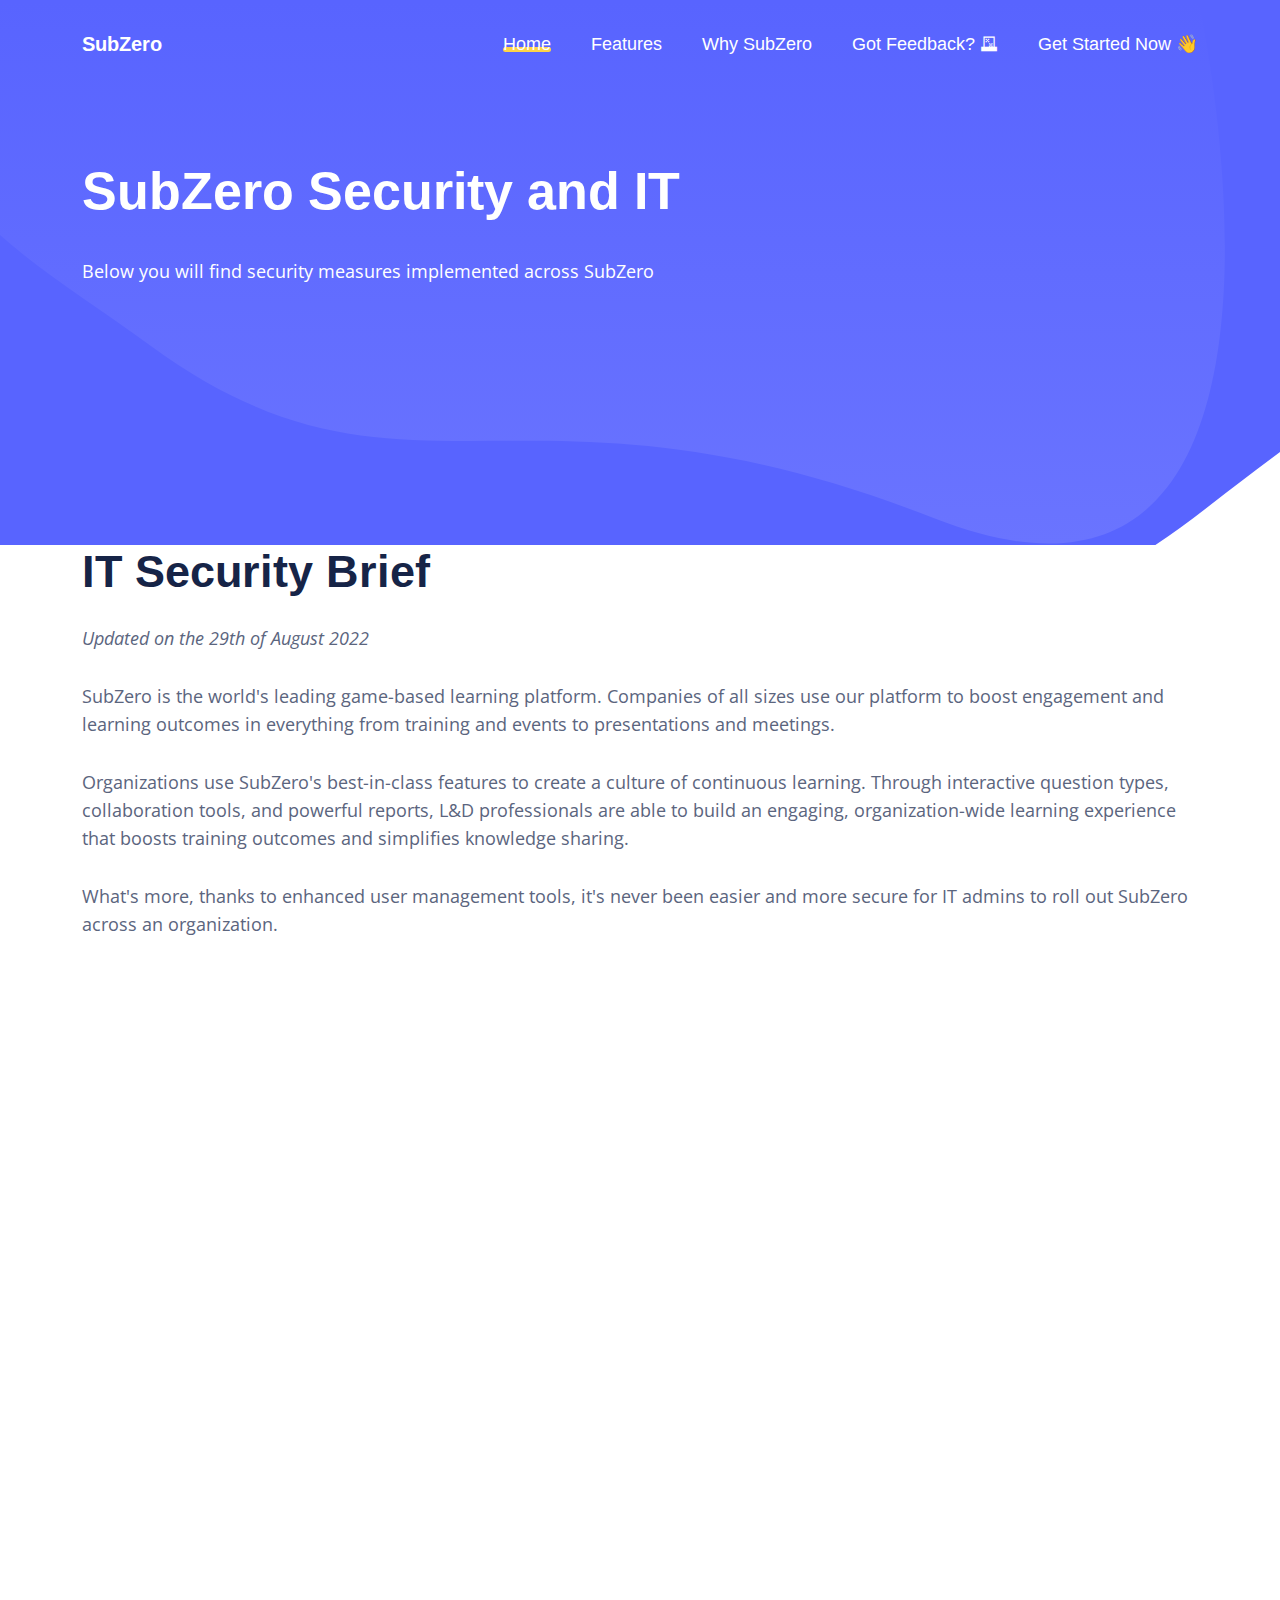
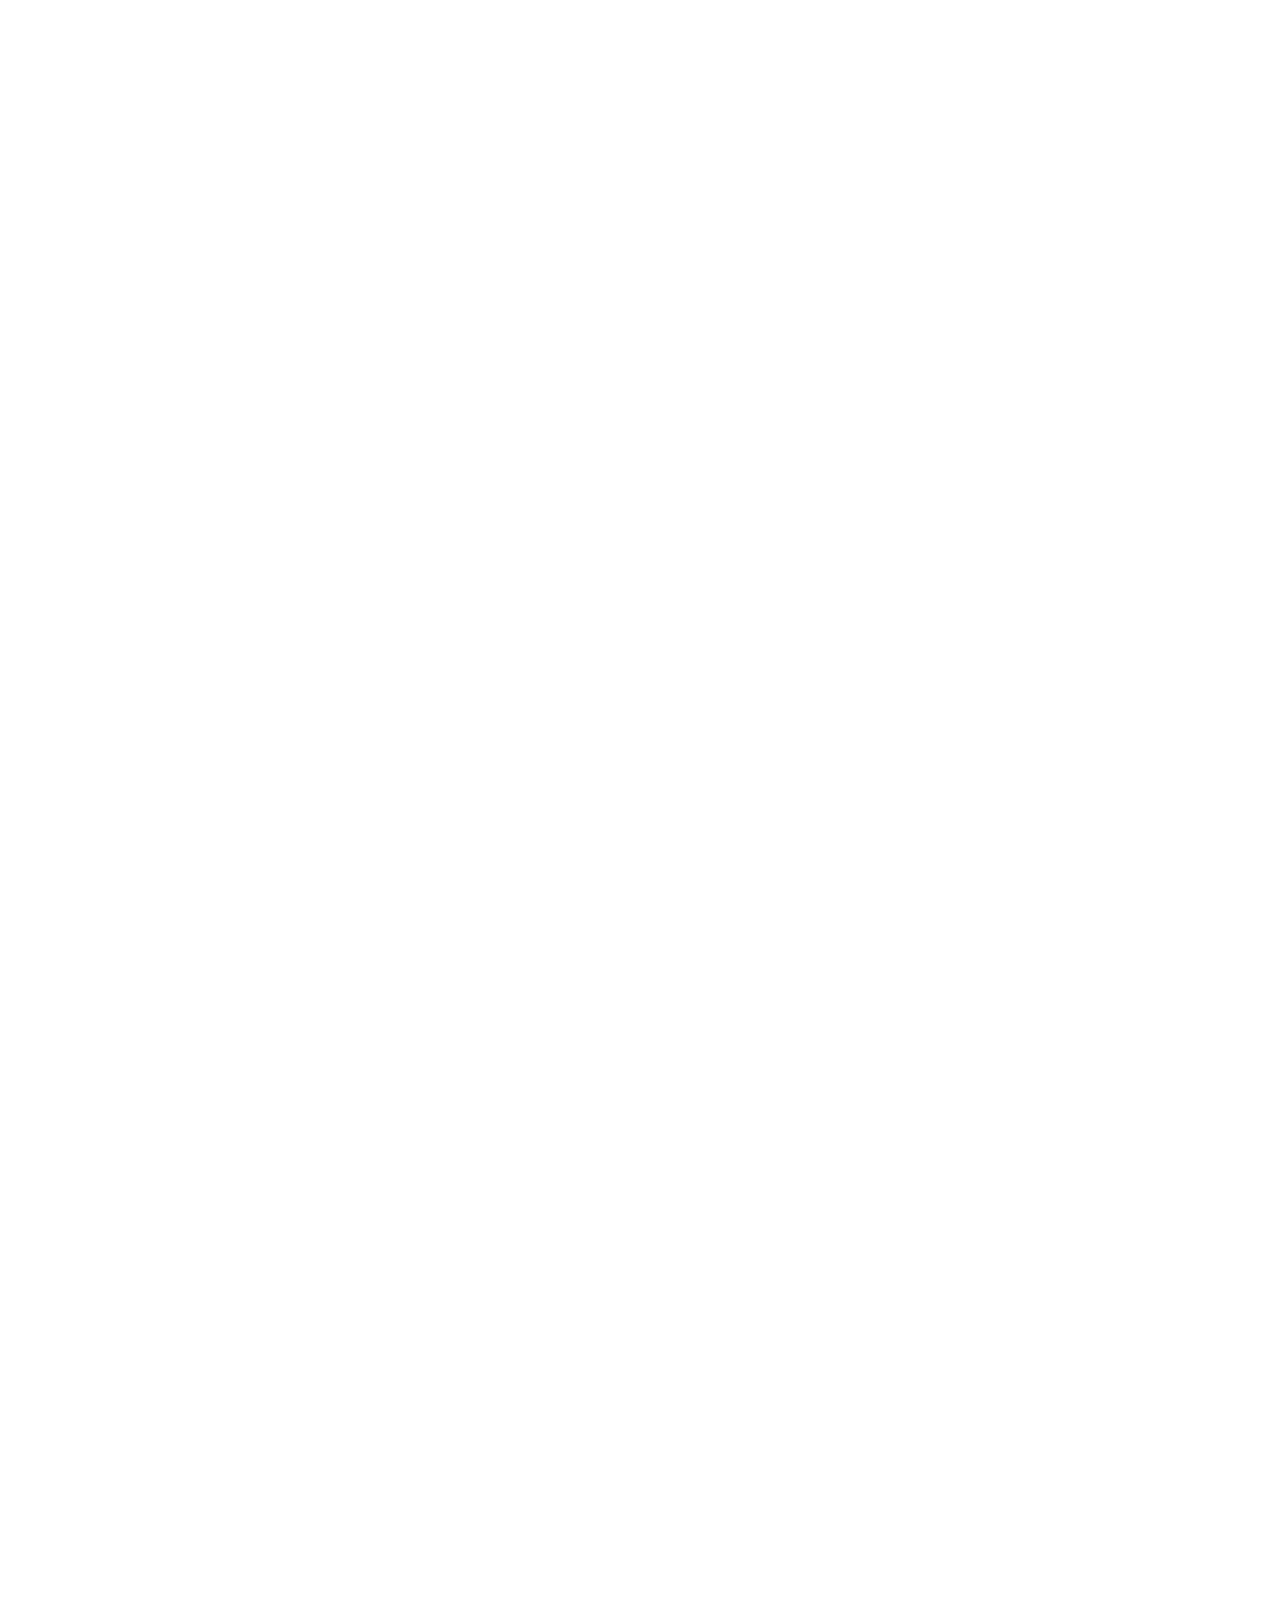
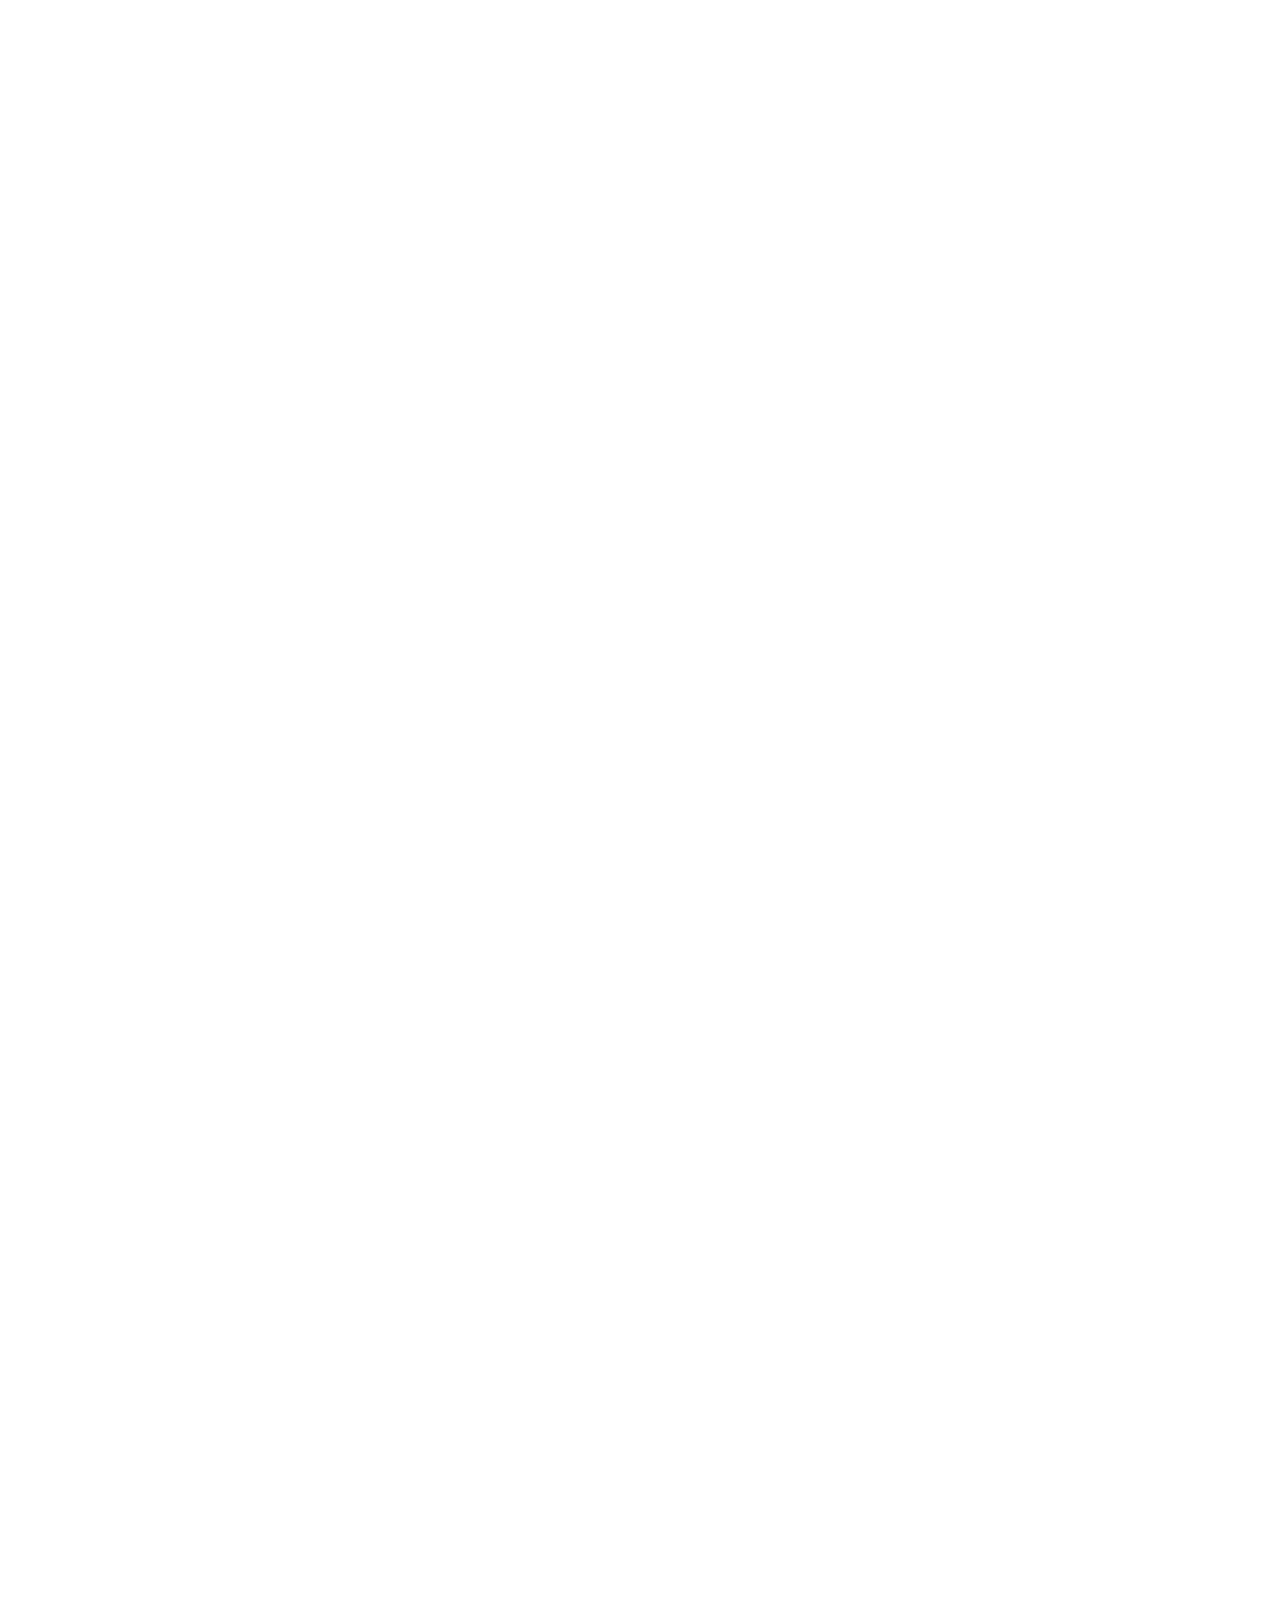
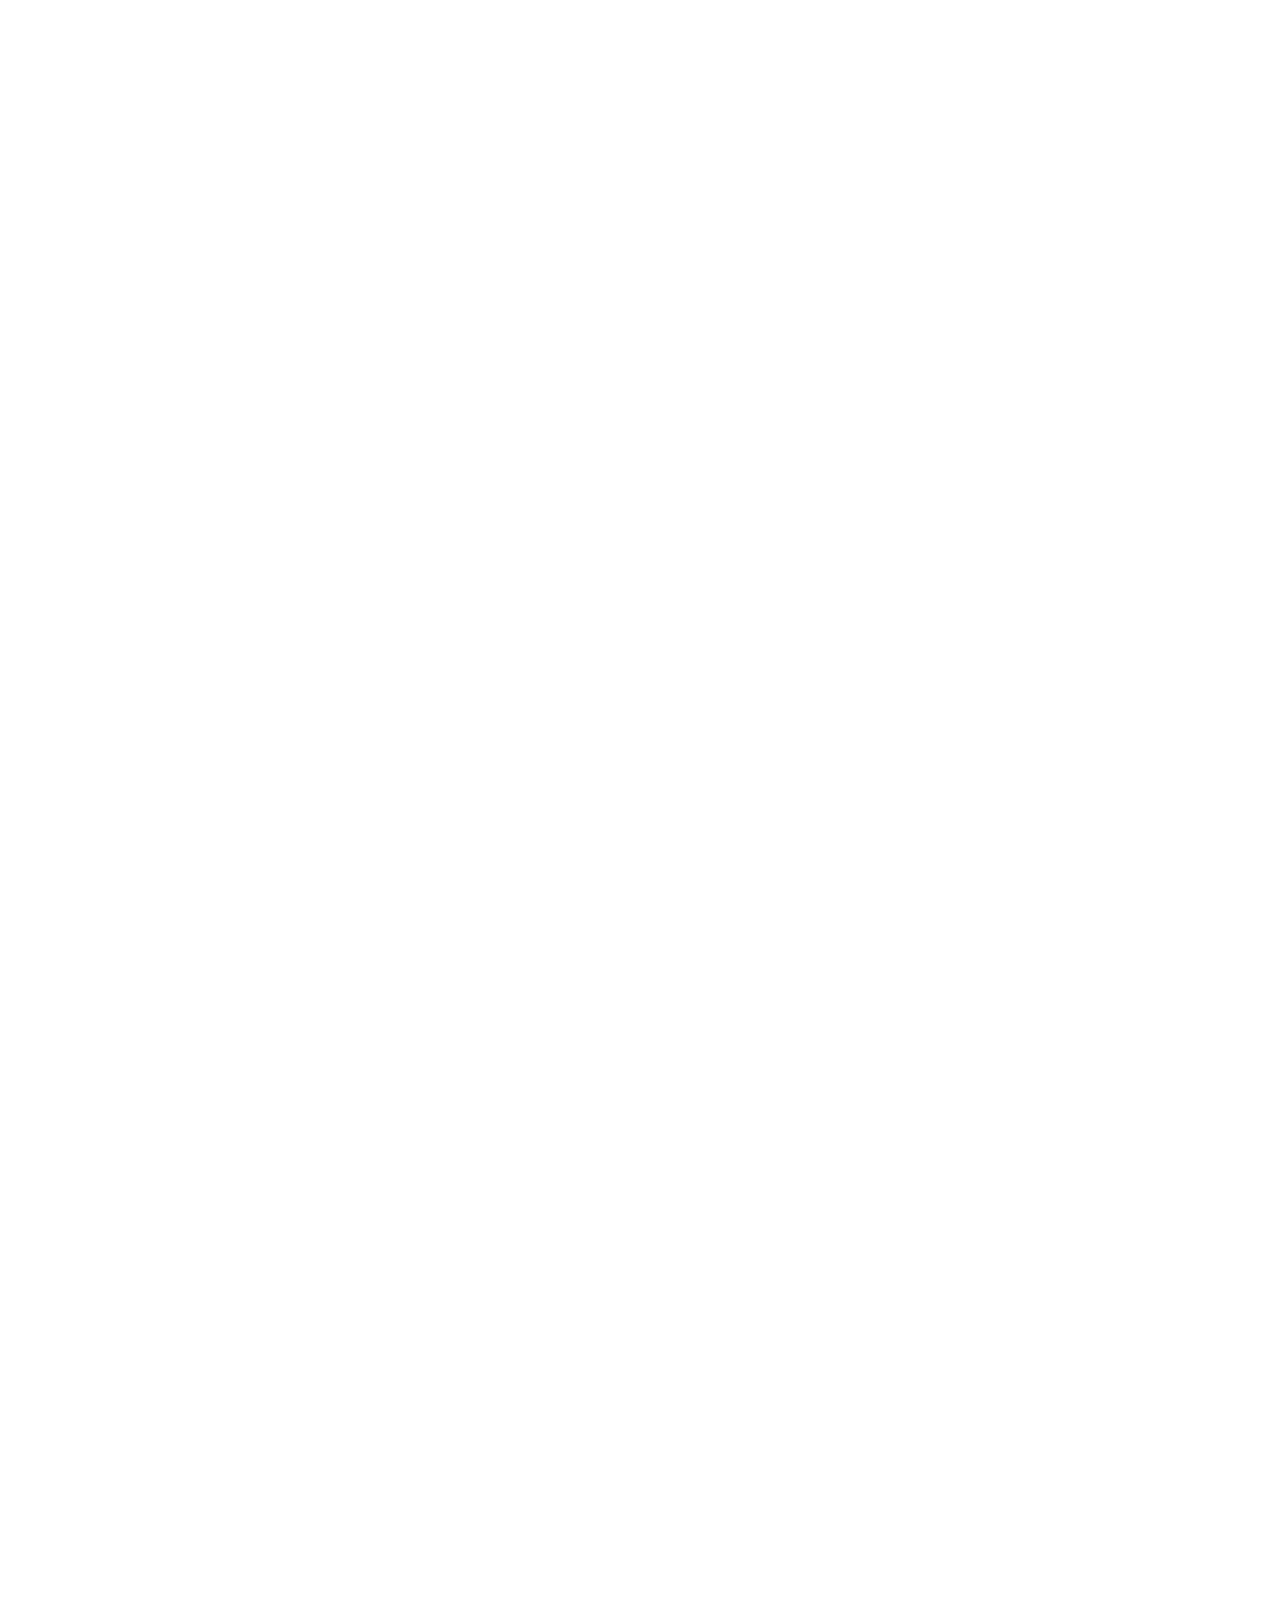
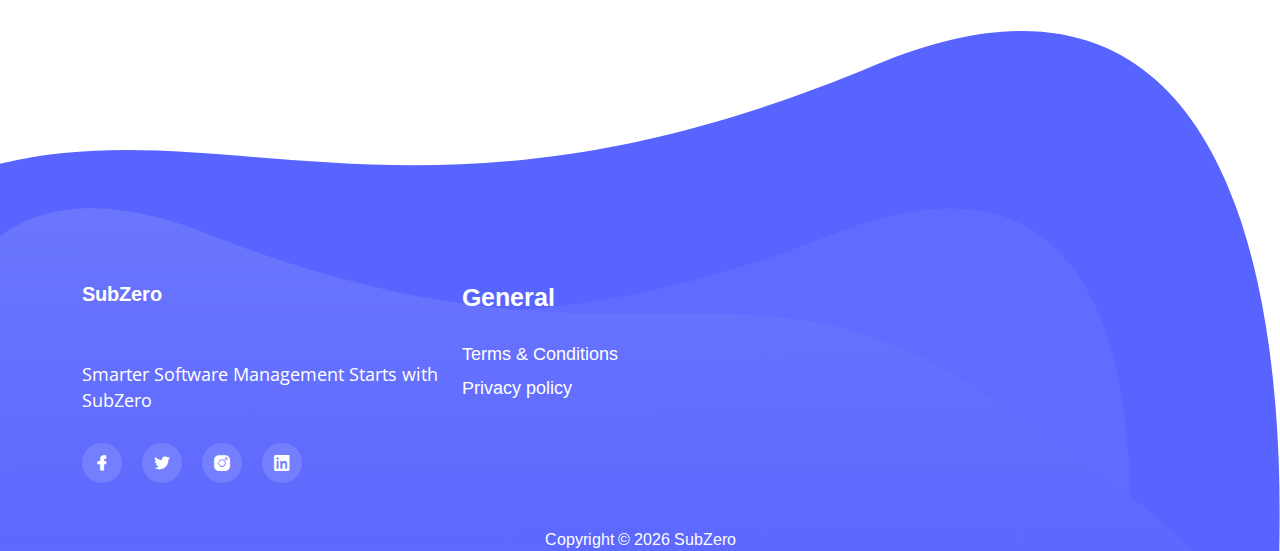
==== security.html @ c92a8909 "security-first-draft" ====
<!DOCTYPE html>
<html class="no-js" lang="">
  <head>
    <meta charset="utf-8" />
    <meta http-equiv="x-ua-compatible" content="ie=edge" />
    <title>SubZero - Software Access Management for Teams</title>
    <meta
      name="Description"
      content="Ensure 100% transparency and utilization of all your company software subscriptions with SubZero. SubZero fits organizations of all sizes that utilize software and subscriptions to satisfy their business needs. SaaS management tool"
    />
    <meta name="viewport" content="width=device-width, initial-scale=1" />
    <meta name="slack-app-id" content="A036DQ4RWKZ"/> 
    <meta property="og:image" content="assets/img/index/illustrations/dashboard_cropped.jpg"/>
    <meta property="og:type" content="website" />
    <meta property="og:url" content="https://subzero-company.com/security"/>
    <meta property="og:title" content="SubZero - Software Access Management for Teams" />
    <meta property="og:description" content="Pay for the software your employees actually use"/>
    <link
      rel="shortcut icon"
      type="image/x-icon"
      href="assets/img/index/favicon.png"
    />
    <!-- Place favicon.ico in the root directory -->

    <!-- ======== CSS here ======== -->
    <link rel="stylesheet" href="assets/css/index/bootstrap.min.css" />
    <link rel="stylesheet" href="assets/css/index/lineicons.css" />
    <link rel="stylesheet" href="assets/css/index/animate.css" />
    <link rel="stylesheet" href="assets/css/index/main.css" />
  </head>
  <body>
    <!-- ======== preloader start ======== -->
    <div class="preloader">
      <div class="loader">
        <div class="spinner">
          <div class="spinner-container">
            <div class="spinner-rotator">
              <div class="spinner-left">
                <div class="spinner-circle"></div>
              </div>
              <div class="spinner-right">
                <div class="spinner-circle"></div>
              </div>
            </div>
          </div>
        </div>
      </div>
    </div>
    <!-- preloader end -->

    <!-- ======== header start ======== -->
    <header class="header">
      <div class="navbar-area">
        <div class="container">
          <div class="row align-items-center">
            <div class="col-lg-12">
              <nav class="navbar navbar-expand-lg">
                <a href="https://subzero-company.com/"><h3 class="navbar-brand" style="color: white">SubZero</h3></a>
                <!-- <a class="navbar-brand" href="index.html">
                  <img src="assets/img/index/logo/logo.svg" alt="Logo" />
                </a> -->
                <button
                  class="navbar-toggler"
                  type="button"
                  data-bs-toggle="collapse"
                  data-bs-target="#navbarSupportedContent"
                  aria-controls="navbarSupportedContent"
                  aria-expanded="false"
                  aria-label="Toggle navigation"
                >
                  <span class="toggler-icon"></span>
                  <span class="toggler-icon"></span>
                  <span class="toggler-icon"></span>
                </button>

                <div
                  class="collapse navbar-collapse sub-menu-bar"
                  id="navbarSupportedContent"
                >
                  <ul id="nav" class="navbar-nav ms-auto">
                    <li class="nav-item">
                      <a class="page-scroll active" href="#home">Home</a>
                    </li>
                    <li class="nav-item">
                      <a class="page-scroll" href="#features">Features</a>
                    </li>
                    <!-- <li class="nav-item">
                      <a class="page-scroll" href="#blog">Blog</a>
                    </li> -->
                    <li class="nav-item">
                      <a class="page-scroll" href="#why">Why SubZero</a>
                    </li>
                    
                    <!-- <li class="nav-item">
                      <a href="javascript:void(0)">Pricing</a>
                    </li> -->
                    <li class="nav-item">
                      <a href="https://subzero.canny.io/feature-requests">
                        Got Feedback? &#128499;
                      </a>
                    </li>
                    

                    <li class="nav-item">
                      <a href="https://app.SubZero-company.com/"
                        >Get Started Now &#128075;</a
                      >
                    </li>
                  </ul>
                </div>
                <!-- navbar collapse -->
              </nav>
              <!-- navbar -->
            </div>
          </div>
          <!-- row -->
        </div>
        <!-- container -->
      </div>
      <!-- navbar area -->
    </header>
    <!-- ======== header end ======== -->

    <!-- ======== hero-section start ======== -->
    <section id="home" class="hero-section" padding-top="-30px">
      <div class="container pb-10">
        <div class="row position-relative">
          <div class="">
            <div class="hero-content">
              <h1 class="wow fadeInUp" data-wow-delay=".4s">
                SubZero Security and IT
              </h1>
              <div class="wow fadeInUp" data-wow-delay=".6s">
                <p>
                 Below you will find security measures implemented across SubZero
                </p>
              </div>
            </div>
          </div>
        </div>
      </div>
    </section>
    <!-- ======== hero-section end ======== -->

    <!-- ======== IT-security-brief-section start ======== -->
    <section id="ITsecurity" class="about-section">
      <div class="container">
        <div class="row align-items-center">
          <div class="">
            <div class="about-content">
              <div class="section-title mb-30">
                <h1 class="mb-25 wow fadeInUp" data-wow-delay=".2s">
                  IT Security Brief
                </h1>
                <div class="section-title mb-30">
                  <p class="wow fadeInUp" data-wow-delay=".4s">
                  <i>Updated on the 29th of August 2022</i>
                  </p>
                </div>
                <div class="section-title mb-30">
                  <p class="wow fadeInUp" data-wow-delay=".4s">
                  SubZero is the world's leading game-based learning platform. 
                  Companies of all sizes use our platform to boost engagement and learning outcomes 
                  in everything from training and events to presentations and meetings.
                  </p>
                </div>
                <div class="section-title mb-30">
                  <p class="wow fadeInUp" data-wow-delay=".4s">
                    Organizations use SubZero's best-in-class features to create a 
                    culture of continuous learning. Through interactive question types, collaboration tools, 
                    and powerful reports, L&D professionals are able to build an engaging, 
                    organization-wide learning experience that boosts training outcomes and simplifies knowledge sharing.
                  </p>
                </div>
                <div class="section-title mb-30">
                  <p class="wow fadeInUp" data-wow-delay=".4s">
                    What's more, thanks to enhanced user management tools, 
                    it's never been easier and more secure for IT admins to roll out SubZero across an organization.
                  </p>
                </div>
              </div>
              <div class="section-title mb-30">
                <h2 class="mb-25 wow fadeInUp" data-wow-delay=".2s" border-top="5px;">
                  Security for enterprises
                </h2>
                <div class="section-title mb-30">
                  <p class="wow fadeInUp" data-wow-delay=".4s">
                    SubZero uses end-to-end, industry-standard encryption in transit to end-users 
                    and internally between data centers and internal/external services. Data is always encrypted at rest.
                  </p>
                </div>
                <div class="section-title mb-30">
                  <p class="wow fadeInUp" data-wow-delay=".4s">
                    We use multiple backup strategies for various parts of the platform. Backups are always 
                    encrypted and stored at a different site. Backups are kept for up to six months.
                  </p>
                </div>
                <div class="section-title mb-30">
                  <p class="wow fadeInUp" data-wow-delay=".4s">
                    Our public certificates are obtained from an acknowledged certification authority, and we 
                    support TLS 1.2 or higher. What's more, the SubZero platform is SOC2 Type 2 compliant and 
                    ISO 27001 certified. We also run continuous penetration tests with an external party. A yearly 
                    report is available for enterprise customers.
                  </p>
                </div>
                <div class="section-title mb-30">
                  <p class="wow fadeInUp" data-wow-delay=".4s">
                    You do not need to download anything to use SubZero, as it is a stand-alone website with no inbound connections. 
                    No installs, plugins, and integrations with internal systems are required to use SubZero. 
                    Optional integrations with Microsoft Teams and Zoom are available.
                  </p>
                </div>
                <div class="section-title mb-30">
                  <p class="wow fadeInUp" data-wow-delay=".4s">
                    The SubZero platform is accessed from kahoot.com, while participants with no account can join games at kahoot.it. 
                    For an enhanced user experience, we recommend downloading the SubZero app on iOS or Android.
                  </p>
                </div>
                <div class="section-title mb-30">
                  <p class="wow fadeInUp" data-wow-delay=".4s">
                    oot! follows a number of policies to implement a safe and secure experience for users of all ages and to comply 
                    with relevant rules and regulations. Policies are reviewed on an annual basis to ensure they are kept up to date, 
                    and changes are approved by senior management.
                  </p>
                </div>
              </div>
            </div>
          </div>
        </div>
      </div>
    </section>
    <!-- ======== IT-security-brief-section end ======== -->

    <!-- ======== User-management-section start ======== -->
    <section id="about" class="about-section">
      <div class="container">
        <div class="row align-items-center">
          <div class="">
            <div class="about-content">
              <div class="section-title mb-30">
                <h1 class="mb-25 wow fadeInUp" data-wow-delay=".2s" border-top="5px;">
                  User management
                </h1>
                <div class="section-title mb-30">
                  <p class="wow fadeInUp" data-wow-delay=".4s">
                  <i>Updated on the 29th of August 2022</i>
                  </p>
                </div>
                <div class="section-title mb-30">
                  <p class="wow fadeInUp" data-wow-delay=".4s">
                    Enjoy seamless user management and enhanced security with single sign-on (SSO). 
                    Our SSO supports SAML 2.0 and OpenID Connect 2.0 SSO and is available with SubZero 360 enterprise plans. 
                    We currently support Google, Apple, and Microsoft. For enterprise customers, we also support federated logins. 
                    We are happy to provide you with further documentation on setting up SSO with SubZero.
                  </p>
                </div>
                <div class="section-title mb-30">
                  <p class="wow fadeInUp" data-wow-delay=".4s">
                    You can also set levels of access with four user roles, which help to simplify and streamline using SubZero at scale. 
                    Here's an overview of the varying levels of access each user role enjoys in an organization's shared space:
                  </p>
                </div>
                <div class="section-title mb-30">
                  <p class="wow fadeInUp" data-wow-delay=".4s">
                    Owner: The owner has the highest level of access. Only they can access and manage billing matters; add more licenses; 
                    assign admin privileges; view and download invoices; and upgrade, downgrade, or cancel a subscription.
                  </p>
                </div>
                <div class="section-title mb-30">
                  <p class="wow fadeInUp" data-wow-delay=".4s">
                    Admin: An admin can access all features and functionality, except for permissions reserved for the owner. 
                    They can invite and remove members from the team (based on the number of licenses set by the owner), 
                    set user roles; create and edit org groups; change the team's name and logo; and access any kahoot in the shared team space.
                  </p>
                </div>
                <div class="section-title mb-30">
                  <p class="wow fadeInUp" data-wow-delay=".4s">
                    Member: This is the default role during onboarding. Members can access every section of the platform, but they cannot extend 
                    invitations or purchase licenses. They can edit org groups; host, assign, and edit any kahoot in the shared team space; 
                    and view advanced visual reports.
                  </p>
                </div>
                <div class="section-title mb-30">
                  <p class="wow fadeInUp" data-wow-delay=".4s">
                    Limited member: A limited member does not have access to all the organization's kahoots or shared space. 
                    They can be invited to org groups and have their own folder within the shared space. 
                    They can host, assign, and edit kahoots shared with them but can only see reports of their own kahoots.
                  </p>
                </div>
              </div>
            </div>
          </div>
        </div>
      </div>
    </section>
    <!-- ======== User-management-section end ======== -->


    <!-- ======== security-measures-section start ======== -->
    <section id="about" class="about-section">
      <div class="container">
        <div class="row align-items-center">
          <div class="">
            <div class="about-content">
              <div class="section-title mb-30">
                <h1 class="mb-25 wow fadeInUp" data-wow-delay=".2s">
                  Security Measures
                </h1>
                <div class="section-title mb-30">
                  <p class="wow fadeInUp" data-wow-delay=".4s">
                  <i>Updated on the 29th of August 2022</i>
                  </p>
                </div>
                <div class="section-title mb-30">
                  <p class="wow fadeInUp" data-wow-delay=".4s">
                    SubZero recognizes Customer information and data as the most critical aspect and 
                    important success factor in our business.  Having our Customers trust in our handling 
                    of their data is crucial to drive SubZero forward as the leading learning platform vendor.
                  </p>
                </div>
                <div class="section-title mb-30">
                  <p class="wow fadeInUp" data-wow-delay=".4s">
                    To ensure the data is secure we at SubZero have implemented a set of safeguards and processes 
                    covering all parts of the data journey. In addition, with new features and opportunities in our 
                    learning platform continuously being added, we are driven by clear policies, principles and 
                    procedures to ensure data stays secure.  
                  </p>
                </div>
              </div>
              <div class="section-title mb-30">
                <h2 class="mb-25 wow fadeInUp" data-wow-delay=".2s" border-top="5px;">
                  Security Controls
                </h2>
                <div class="section-title mb-30">
                  <p class="wow fadeInUp" data-wow-delay=".4s">
                    SubZero have implemented and maintains the following security controls for customer and user data, 
                    consistent with globally cloud service provider industry best practices, including:
                  </p>
                </div>
                <div class="section-title mb-30">
                  <p class="wow fadeInUp" data-wow-delay=".4s">
                    Controls, Policies & Procedures.  Appropriate technical and administrative controls, 
                    and organizational policies and procedures.
                  </p>
                </div>
                <div class="section-title mb-30">
                  <p class="wow fadeInUp" data-wow-delay=".4s">
                    Named person in the role as a dedicated Chief information security officer (CISO) 
                    with focus on security in all areas of the SubZero business.
                  </p>
                </div>
                <div class="section-title mb-30">
                  <p class="wow fadeInUp" data-wow-delay=".4s">
                    Access Authorization.  Access controls for provisioning users, which shall include 
                    providing Customers mechanism to view Customer users and their access privileges for licensed users.
                  </p>
                </div>
                <div class="section-title mb-30">
                  <p class="wow fadeInUp" data-wow-delay=".4s">
                    Logging.  System and application logging where technically possible. SubZero retains 
                    logs for a maximum one (1) month, verify such logs periodically for completeness.
                  </p>
                </div>
                <div class="section-title mb-30">
                  <p class="wow fadeInUp" data-wow-delay=".4s">
                    Malicious code and/or software. Malware prevention software (e.g. antivirus) is implemented on infrastructure 
                    where applicable.  Using SubZero does not demand any Customer hardware installment.  
                    Users can choose to install App on mobile devices.
                  </p>
                </div>
                <div class="section-title mb-30">
                  <p class="wow fadeInUp" data-wow-delay=".4s">
                    System Security. System and IT security controls at SubZero follows industry best practices, including: 
                    <br>(i) A high-level diagram, which will be provided to Customers upon request; 
                    <br>(ii) SubZero use a mix of industry standard cloud and software firewalls to dynamically limit external and 
                    internal traffic between our services; 
                    <br>(iii) A program for evaluating security patches and implementing patches using a formal change process within defined time limits; 
                    <br>(iv) SubZero Runs continuous penetration testing by an independent third party, with a detailed written report issued annually by 
                    such third party and provided to Customers upon request; 
                    <br>(v) Documentation of identified vulnerabilities ranked based on risk severity, and corrective action according to such rank.
                  </p>
                </div>
                <div class="section-title mb-30">
                  <p class="wow fadeInUp" data-wow-delay=".4s">
                    Asset Management.  An asset management policy is kept current, including asset classification (e.g., information, software, hardware).
                  </p>
                </div>
                <div class="section-title mb-30">
                  <p class="wow fadeInUp" data-wow-delay=".4s">
                    SubZero runs regularly cross company Risk Assessments to ensure potential risks are identified and managed.
                  </p>
                </div>
                <div class="section-title mb-30">
                  <p class="wow fadeInUp" data-wow-delay=".4s">
                    A Password policy and controls are implemented to protect data, 
                    including complexity requirements and multi factor authentication where available.
                  </p>
                </div>
                <div class="section-title mb-30">
                  <p class="wow fadeInUp" data-wow-delay=".4s">
                    SubZero uses sub-processors to strengthen the scalability. All sub-processors hold the highest level of security and have current 
                    certifications for, among others, ISO27001 and SOC2 Type 2. A list of sub-processors is attached in Annex A.
                  </p>
                </div>
              </div>
              <div class="section-title mb-30">
                <h2 class="mb-25 wow fadeInUp" data-wow-delay=".2s" border-top="5px;">
                  Data Security
                </h2>
                <div class="section-title mb-30">
                  <p class="wow fadeInUp" data-wow-delay=".4s">
                    SubZero have a strong commitment to our Customers and users data. Compliance with the GDPR is a top priority for SubZero and our customers. 
                    The GDPR aims to strengthen personal data protection in Europe, and impacts the way we all do business.  With Cloud, taking advantage of 
                    the global market is important to SubZero, delivering a learning platform to all.  SubZero is diligent with its use of sub-processors, 
                    and never makes transfers outside the Europe/EEA without having appropriate safeguards in place. This may, where required, include additional safety measures.
                  </p>
                </div>
                <div class="section-title mb-30">
                  <p class="wow fadeInUp" data-wow-delay=".4s">
                    SubZero will handle our Customers and Users data securely, and consistent.  To ensure this is a cross company focus, 
                    SubZero employs a dedicated person that is responsible for data protection.  
                  </p>
                </div>
                <div class="section-title mb-30">
                  <p class="wow fadeInUp" data-wow-delay=".4s">
                    Encryption. SubZero have implemented encryption on all Customer and user data.
                  </p>
                </div>
                <div class="section-title mb-30">
                  <p class="wow fadeInUp" data-wow-delay=".4s">
                    At Rest: Customer data only resides in the production environment encrypted 
                    with industry best practices (currently AES-256 or similar).
                  </p>
                </div>
                <div class="section-title mb-30">
                  <p class="wow fadeInUp" data-wow-delay=".4s">
                    In Transit: All network communication uses TLS v1.2 or higher. Qualys’ SSL Labs scored our SSL implementation as “A+” on their SSL Server test.
                  </p>
                </div>
                <div class="section-title mb-30">
                  <p class="wow fadeInUp" data-wow-delay=".4s">
                    Data availability. SubZero runs multiple live data stores for availability
                  </p>
                </div>
                <div class="section-title mb-30">
                  <p class="wow fadeInUp" data-wow-delay=".4s">
                    Backups. SubZero runs continuous backup processes to ensure data and information consistency with highest standards. 
                    Testing of the backups is done regularly.
                  </p>
                </div>
                <div class="section-title mb-30">
                  <p class="wow fadeInUp" data-wow-delay=".4s">
                    Testing. SubZero never uses real Customer data in our development environment.
                  </p>
                </div>
              </div>
              <div class="section-title mb-30">
                <h2 class="mb-25 wow fadeInUp" data-wow-delay=".2s" border-top="5px;">
                  Operational Security
                </h2>
                <div class="section-title mb-30">
                  <p class="wow fadeInUp" data-wow-delay=".4s">
                    Running a service demands high focus on structure, best-practices, and proven methods.  
                    At the same time implement usage of new technologies when and where appropriate. 
                    This demands clear structure and procedures. For this SubZero has implemented, among others, following measures:
                  </p>
                </div>
                <div class="section-title mb-30">
                  <p class="wow fadeInUp" data-wow-delay=".4s">
                    A Business Continuity and Disaster Recovery policy and plans.  These are tested on a regular basis. 
                    The plans include infrastructure and applications used to host Customer Information and provide Services to our Customers. 
                  </p>
                </div>
                <div class="section-title mb-30">
                  <p class="wow fadeInUp" data-wow-delay=".4s">
                    To structure the work done SubZero uses an ISMS.
                  </p>
                </div>
                <div class="section-title mb-30">
                  <p class="wow fadeInUp" data-wow-delay=".4s">
                    The operation is thoroughly monitored with uptime checks, logs, 
                    trends analysis and IDS. Any significant issues are alerted on 24/7.
                  </p>
                </div>
                <div class="section-title mb-30">
                  <p class="wow fadeInUp" data-wow-delay=".4s">
                    SubZero operates a geo redundant platform with no fixed maintenance windows; 
                    The service is expected to be available continuously.
                  </p>
                </div>
              </div>
              <div class="section-title mb-30">
                <h2 class="mb-25 wow fadeInUp" data-wow-delay=".2s" border-top="5px;">
                  People Security
                </h2>
                <div class="section-title mb-30">
                  <p class="wow fadeInUp" data-wow-delay=".4s">
                    To ensure SubZero deliver on Customer expectation on quality, 
                    security, and privacy, SubZero have enforced controls on employee level
                  </p>
                </div>
                <div class="section-title mb-30">
                  <p class="wow fadeInUp" data-wow-delay=".4s">
                    All employees are required to secure their equipment following the 
                    Information security policy, including antivirus, encryption, and MFA. 
                  </p>
                </div>
                <div class="section-title mb-30">
                  <p class="wow fadeInUp" data-wow-delay=".4s">
                    We run background checks and sign confidentiality agreements with all employees according to applicable laws. 
                    We also train them in Information Security and Secure Development Practices.
                  </p>
                </div>
                <div class="section-title mb-30">
                  <p class="wow fadeInUp" data-wow-delay=".4s">
                    For SubZero inclusion, equality, respect and honesty is important in everything we do, 
                    and conduct regular training in our policies, including:
                    <br> Inclusion and Accessibility Policy
                    <br> Anti-bribery & Anti-corruption Policy
                    <br> Anti-Slavery & Anti-Child Labor Policy
                    <br> Gender Equality & Anti-discrimination Policy
                    <br> Whistleblowing policy 
                  </p>
                </div>
                <div class="section-title mb-30">
                  <p class="wow fadeInUp" data-wow-delay=".4s">
                    Systems access control. Employee's level of access is determined by the job position. 
                    Access reviews are performed periodically, and access is immediately removed if no longer necessary. 
                    SubZero enforces the least privilege principle.  
                  </p>
                </div>
              </div>
            </div>
          </div>
        </div>
      </div>
    </section>
    <!-- ======== security-measures-section end ======== -->



    <!-- ======== IT-security-brief-section start ======== -->
    <section id="ITsecurity" class="about-section">
      <div class="container">
        <div class="row align-items-center">
          <div class="">
            <div class="about-content">
              <div class="section-title mb-30">
                <h1 class="mb-25 wow fadeInUp" data-wow-delay=".2s">
                  Hosting Providers
                </h1>
                <div class="section-title mb-30">
                  <p class="wow fadeInUp" data-wow-delay=".4s">
                  <i>Updated on the 29th of August 2022</i>
                  </p>
                </div>
                <div class="section-title mb-30">
                  <p class="wow fadeInUp" data-wow-delay=".4s">
                    SubZero uses hosting providers for some of the operations required to 
                    provide services for our users. For example, we rely on external hosting 
                    providers with servers in multiple regions to provide a seamless 
                    experience for our global community.
                  </p>
                </div>
                <div class="section-title mb-30">
                  <p class="wow fadeInUp" data-wow-delay=".4s">
                    SubZero´s cloud- and hosting services have data centers in the EU, 
                    Canada, Australia and the USA. Personal data processed by Kahoot on 
                    behalf of our customers is processed on servers in the EU and Canada only. 
                    No personal data is hosted by Kahoot on behalf of our customers on data 
                    centers located in Australia or the USA.
                  </p>
                </div>
              <div class="section-title mb-30">
                <div class="order-first order-lg-last">
                  <div class="about-img-2">
                    <img
                      src="assets/img/index/illustrations/architecture.png"
                      alt=""
                      class="w-100"
                      style="border-radius: 5px"
                    />
                  </div>
                </div>
              </div>
            </div>
          </div>
        </div>
      </div>
    </section>
    <!-- ======== IT-security-brief-section end ======== -->



    <!-- ======== footer start ======== -->
    <footer class="footer">
      <div class="container">
        <div class="widget-wrapper">
          <div class="row">
            <div class="col-xl-4 col-lg-4 col-md-6">
              <div class="footer-widget">
                <div class="logo mb-30">
                  <a href="index.html">
                    <h3 class="navbar-brand" style="color: white">SubZero</h3>
                  </a>
                </div>
                <p class="desc mb-30 text-white">
                  Smarter Software Management Starts with SubZero
                </p>
                <ul class="socials">
                  <li>
                    <a>
                      <i class="lni lni-facebook-filled"></i>
                    </a>
                  </li>
                  <li>
                    <a>
                      <i class="lni lni-twitter-filled"></i>
                    </a>
                  </li>
                  <li>
                    <a>
                      <i class="lni lni-instagram-filled"></i>
                    </a>
                  </li>
                  <li>
                    <a>
                      <i class="lni lni-linkedin-original"></i>
                    </a>
                  </li>
                </ul>
              </div>
            </div>

            <!-- <div class="col-xl-2 col-lg-2 col-md-6">
              <div class="footer-widget">
                <h3>General</h3>
                <ul class="links">
                  <li><a href="javascript:void(0)">About us</a></li>
                  <li><a href="javascript:void(0)">Our mission</a></li>
                </ul>
              </div>
            </div> -->

            <div class="col-xl-3 col-lg-3 col-md-6">
              <div class="footer-widget">
                <h3>General</h3>
                <ul class="links">
                  <li>
                    <a
                      href="https://docs.google.com/document/d/13syzHe60EK4fIFnjwRjgyynsu6smLvcfedIE6Hrches/edit"
                      >Terms & Conditions</a
                    >
                  </li>
                  <li>
                    <a
                      href="https://docs.google.com/document/d/13syzHe60EK4fIFnjwRjgyynsu6smLvcfedIE6Hrches/edit"
                      >Privacy policy</a
                    >
                  </li>
                </ul>
              </div>
            </div>
          </div>

          <div class="row">
            <div class="col-8 mx-auto text-center mt-1" style="color: white">
              <a>
                Copyright ©
                <script>
                  document.write(new Date().getFullYear());
                </script>
                SubZero
              </a>
            </div>
          </div>
        </div>
      </div>
    </footer>
    <!-- ======== footer end ======== -->

    <!-- ======== JS here ======== -->
    <script src="assets/js/index/bootstrap.bundle.min.js"></script>
    <script src="assets/js/index/wow.min.js"></script>
    <script src="assets/js/index/main.js"></script>
  </body>
</html>
---- assets/css/index/main.css ----
@import url("https://fonts.googleapis.com/css2?family=Arimo:wght@400;700&family=Open+Sans&display=swap");
.hero-section .hero-content .scroll-bottom, .feature-section .single-feature .icon,.feature-section .single-feature .icon2, .box-style .icon, .footer .widget-wrapper .footer-widget .socials li a {
  display: -webkit-box;
  display: -ms-flexbox;
  display: flex;
  -webkit-box-pack: center;
      -ms-flex-pack: center;
          justify-content: center;
  -webkit-box-align: center;
      -ms-flex-align: center;
          align-items: center;
}

/*===========================
    01.COMMON css 
===========================*/
html {
  scroll-behavior: smooth;
}

body {
  font-family: Arimo;
  font-weight: normal;
  font-style: normal;
  color: #5B657E;
  overflow-x: hidden;
}

* {
  margin: 0;
  padding: 0;
  -webkit-box-sizing: border-box;
  box-sizing: border-box;
}

a:focus,
input:focus,
textarea:focus,
button:focus,
.btn:focus,
.btn.focus,
.btn:not(:disabled):not(.disabled).active,
.btn:not(:disabled):not(.disabled):active {
  text-decoration: none;
  outline: none;
  -webkit-box-shadow: none;
  box-shadow: none;
}

a:hover {
  color: #5864FF;
}

a {
  -webkit-transition: all 0.3s ease-out 0s;
  transition: all 0.3s ease-out 0s;
}

a,
a:focus,
a:hover {
  text-decoration: none;
}

i,
span,
a {
  display: inline-block;
}

audio,
canvas,
iframe,
img,
svg,
video {
  vertical-align: middle;
}

h1,
h2,
h3,
h4,
h5,
h6 {
  font-family: Arimo;
  font-weight: 700;
  margin: 0px;
  color: #162447;
}

.section-title p {
  font-size: 18px;
  line-height: 28px;
}

h1 a,
h2 a,
h3 a,
h4 a,
h5 a,
h6 a {
  color: inherit;
}

h1 {
  font-size: 45px;
}

@media only screen and (min-width: 1200px) and (max-width: 1399px) {
  .section-title h2 {
    font-size: 40px;
  }
}

@media only screen and (min-width: 992px) and (max-width: 1199px) {
  .section-title h2 {
    font-size: 35px;
  }
}

@media only screen and (min-width: 768px) and (max-width: 991px) {
  .section-title h2 {
    font-size: 40px;
  }
}

@media (max-width: 767px) {
  .section-title h2 {
    font-size: 28px;
  }
}

@media only screen and (min-width: 480px) and (max-width: 767px) {
  .section-title h2 {
    font-size: 32px;
  }
}

.section-title span {
  font-size: 25px;
  color: #162447;
  margin-bottom: 30px;
  display: -webkit-box;
  display: -ms-flexbox;
  display: flex;
  -webkit-box-align: center;
      -ms-flex-align: center;
          align-items: center;
}

@media (max-width: 767px) {
  .section-title span {
    font-size: 18px;
  }
}

.section-title span img {
  max-width: 100%;
  margin-right: 20px;
}

h2 {
  font-size: 30px;
}

h3 {
  font-size: 25px;
}

h4 {
  font-size: 20px;
}

h5 {
  font-size: 18px;
}

h6 {
  font-size: 16px;
}

ul,
ol {
  margin: 0px;
  padding: 0px;
  list-style-type: none;
}

p {
  font-size: 18px;
  font-weight: 400;
  line-height: 26px;
  margin: 0px;
  font-family: "Open Sans", sans-serif;
}

.img-bg {
  background-position: center center;
  background-size: cover;
  background-repeat: no-repeat;
  width: 100%;
  height: 100%;
}

.error {
  color: orangered;
}

.success {
  color: green;
}

@media (max-width: 767px) {
  .container {
    padding-left: 20px;
    padding-right: 20px;
  }
}

.main-btn {
  display: inline-block;
  font-weight: 700;
  text-align: center;
  white-space: nowrap;
  vertical-align: middle;
  -webkit-user-select: none;
  -moz-user-select: none;
  -ms-user-select: none;
  user-select: none;
  padding: 18px 38px;
  font-size: 18px;
  border-radius: 50px;
  color: #fff;
  cursor: pointer;
  z-index: 5;
  -webkit-transition: all 0.4s ease-in-out;
  transition: all 0.4s ease-in-out;
  border: none;
  background: #5864FF;
  overflow: hidden;
}

.main-btn:hover {
  color: #fff;
}

.main-btn.border-btn {
  border: 2px solid #5864FF;
  background: transparent;
  color: #5864FF;
}

.btn-hover {
  position: relative;
  overflow: hidden;
}

.btn-hover::after {
  content: "";
  position: absolute;
  width: 0%;
  height: 0%;
  border-radius: 50%;
  background: rgba(0, 0, 0, 0.05);
  top: 50%;
  left: 50%;
  padding: 50%;
  z-index: -1;
  -webkit-transition: all 0.3s ease-out 0s;
  transition: all 0.3s ease-out 0s;
  -webkit-transform: translate3d(-50%, -50%, 0) scale(0);
  transform: translate3d(-50%, -50%, 0) scale(0);
}

.btn-hover:hover::after {
  -webkit-transform: translate3d(-50%, -50%, 0) scale(1.3);
  transform: translate3d(-50%, -50%, 0) scale(1.3);
}

.scroll-top {
  width: 45px;
  height: 45px;
  background: #5864FF;
  display: -webkit-box;
  display: -ms-flexbox;
  display: flex;
  -webkit-box-pack: center;
      -ms-flex-pack: center;
          justify-content: center;
  -webkit-box-align: center;
      -ms-flex-align: center;
          align-items: center;
  font-size: 18px;
  color: #fff;
  border-radius: 5px;
  position: fixed;
  bottom: 30px;
  right: 30px;
  z-index: 9;
  cursor: pointer;
  -webkit-transition: all 0.3s ease-out 0s;
  transition: all 0.3s ease-out 0s;
  -webkit-box-shadow: 0px 0px 10px rgba(0, 0, 0, 0.1);
          box-shadow: 0px 0px 10px rgba(0, 0, 0, 0.1);
}

.scroll-top:hover {
  color: #fff;
  background: rgba(88, 100, 255, 0.8);
}

@keyframes animation1 {
  0% {
    -webkit-transform: translateY(30px);
    transform: translateY(30px);
  }
  50% {
    -webkit-transform: translateY(-30px);
    transform: translateY(-30px);
  }
  100% {
    -webkit-transform: translateY(30px);
    transform: translateY(30px);
  }
}

@-webkit-keyframes animation1 {
  0% {
    -webkit-transform: translateY(30px);
    transform: translateY(30px);
  }
  50% {
    -webkit-transform: translateY(-30px);
    transform: translateY(-30px);
  }
  100% {
    -webkit-transform: translateY(30px);
    transform: translateY(30px);
  }
}

/*===== All Preloader Style =====*/
.preloader {
  /* Body Overlay */
  position: fixed;
  top: 0;
  left: 0;
  display: table;
  height: 100%;
  width: 100%;
  /* Change Background Color */
  background: #fff;
  z-index: 99999;
}

.preloader .loader {
  display: table-cell;
  vertical-align: middle;
  text-align: center;
}

.preloader .loader .ytp-spinner {
  position: absolute;
  left: 50%;
  top: 50%;
  width: 64px;
  margin-left: -32px;
  z-index: 18;
  pointer-events: none;
}

.preloader .loader .ytp-spinner .ytp-spinner-container {
  pointer-events: none;
  position: absolute;
  width: 100%;
  padding-bottom: 100%;
  top: 50%;
  left: 50%;
  margin-top: -50%;
  margin-left: -50%;
  -webkit-animation: ytp-spinner-linspin 1568.2353ms linear infinite;
  animation: ytp-spinner-linspin 1568.2353ms linear infinite;
}

.preloader .loader .ytp-spinner .ytp-spinner-container .ytp-spinner-rotator {
  position: absolute;
  width: 100%;
  height: 100%;
  -webkit-animation: ytp-spinner-easespin 5332ms cubic-bezier(0.4, 0, 0.2, 1) infinite both;
  animation: ytp-spinner-easespin 5332ms cubic-bezier(0.4, 0, 0.2, 1) infinite both;
}

.preloader .loader .ytp-spinner .ytp-spinner-container .ytp-spinner-rotator .ytp-spinner-left {
  position: absolute;
  top: 0;
  left: 0;
  bottom: 0;
  overflow: hidden;
  right: 50%;
}

.preloader .loader .ytp-spinner .ytp-spinner-container .ytp-spinner-rotator .ytp-spinner-right {
  position: absolute;
  top: 0;
  right: 0;
  bottom: 0;
  overflow: hidden;
  left: 50%;
}

.preloader .loader .ytp-spinner-circle {
  -webkit-box-sizing: border-box;
          box-sizing: border-box;
  position: absolute;
  width: 200%;
  height: 100%;
  border-style: solid;
  /* Spinner Color */
  border-color: #5864FF #5864FF #ddd;
  border-radius: 50%;
  border-width: 6px;
}

.preloader .loader .ytp-spinner-left .ytp-spinner-circle {
  left: 0;
  right: -100%;
  border-right-color: #ddd;
  -webkit-animation: ytp-spinner-left-spin 1333ms cubic-bezier(0.4, 0, 0.2, 1) infinite both;
  animation: ytp-spinner-left-spin 1333ms cubic-bezier(0.4, 0, 0.2, 1) infinite both;
}

.preloader .loader .ytp-spinner-right .ytp-spinner-circle {
  left: -100%;
  right: 0;
  border-left-color: #ddd;
  -webkit-animation: ytp-right-spin 1333ms cubic-bezier(0.4, 0, 0.2, 1) infinite both;
  animation: ytp-right-spin 1333ms cubic-bezier(0.4, 0, 0.2, 1) infinite both;
}

/* Preloader Animations */
@-webkit-keyframes ytp-spinner-linspin {
  to {
    -webkit-transform: rotate(360deg);
    transform: rotate(360deg);
  }
}

@keyframes ytp-spinner-linspin {
  to {
    -webkit-transform: rotate(360deg);
    transform: rotate(360deg);
  }
}

@-webkit-keyframes ytp-spinner-easespin {
  12.5% {
    -webkit-transform: rotate(135deg);
    transform: rotate(135deg);
  }
  25% {
    -webkit-transform: rotate(270deg);
    transform: rotate(270deg);
  }
  37.5% {
    -webkit-transform: rotate(405deg);
    transform: rotate(405deg);
  }
  50% {
    -webkit-transform: rotate(540deg);
    transform: rotate(540deg);
  }
  62.5% {
    -webkit-transform: rotate(675deg);
    transform: rotate(675deg);
  }
  75% {
    -webkit-transform: rotate(810deg);
    transform: rotate(810deg);
  }
  87.5% {
    -webkit-transform: rotate(945deg);
    transform: rotate(945deg);
  }
  to {
    -webkit-transform: rotate(1080deg);
    transform: rotate(1080deg);
  }
}

@keyframes ytp-spinner-easespin {
  12.5% {
    -webkit-transform: rotate(135deg);
    transform: rotate(135deg);
  }
  25% {
    -webkit-transform: rotate(270deg);
    transform: rotate(270deg);
  }
  37.5% {
    -webkit-transform: rotate(405deg);
    transform: rotate(405deg);
  }
  50% {
    -webkit-transform: rotate(540deg);
    transform: rotate(540deg);
  }
  62.5% {
    -webkit-transform: rotate(675deg);
    transform: rotate(675deg);
  }
  75% {
    -webkit-transform: rotate(810deg);
    transform: rotate(810deg);
  }
  87.5% {
    -webkit-transform: rotate(945deg);
    transform: rotate(945deg);
  }
  to {
    -webkit-transform: rotate(1080deg);
    transform: rotate(1080deg);
  }
}

@-webkit-keyframes ytp-spinner-left-spin {
  0% {
    -webkit-transform: rotate(130deg);
    transform: rotate(130deg);
  }
  50% {
    -webkit-transform: rotate(-5deg);
    transform: rotate(-5deg);
  }
  to {
    -webkit-transform: rotate(130deg);
    transform: rotate(130deg);
  }
}

@keyframes ytp-spinner-left-spin {
  0% {
    -webkit-transform: rotate(130deg);
    transform: rotate(130deg);
  }
  50% {
    -webkit-transform: rotate(-5deg);
    transform: rotate(-5deg);
  }
  to {
    -webkit-transform: rotate(130deg);
    transform: rotate(130deg);
  }
}

@-webkit-keyframes ytp-right-spin {
  0% {
    -webkit-transform: rotate(-130deg);
    transform: rotate(-130deg);
  }
  50% {
    -webkit-transform: rotate(5deg);
    transform: rotate(5deg);
  }
  to {
    -webkit-transform: rotate(-130deg);
    transform: rotate(-130deg);
  }
}

@keyframes ytp-right-spin {
  0% {
    -webkit-transform: rotate(-130deg);
    transform: rotate(-130deg);
  }
  50% {
    -webkit-transform: rotate(5deg);
    transform: rotate(5deg);
  }
  to {
    -webkit-transform: rotate(-130deg);
    transform: rotate(-130deg);
  }
}

/*===== NAVBAR =====*/
.navbar-area {
  position: absolute;
  top: 0;
  left: 0;
  width: 100%;
  z-index: 99;
  -webkit-transition: all 0.3s ease-out 0s;
  transition: all 0.3s ease-out 0s;
}

.sticky {
  position: fixed;
  z-index: 99;
  background-color: rgba(255, 255, 255, 0.8);
  -webkit-backdrop-filter: blur(5px);
          backdrop-filter: blur(5px);
  -webkit-box-shadow: inset 0 -1px 0 0 rgba(0, 0, 0, 0.1);
  box-shadow: inset 0 -1px 0 0 rgba(0, 0, 0, 0.1);
  -webkit-transition: all 0.3s ease-out 0s;
  transition: all 0.3s ease-out 0s;
}

.sticky .navbar {
  padding: 10px 0;
}

@media only screen and (min-width: 768px) and (max-width: 991px), (max-width: 767px) {
  .sticky .navbar {
    padding: 15px 0;
  }
}

.sticky .navbar .navbar-nav .nav-item a {
  color: #162447;
}

.sticky .navbar .navbar-nav .nav-item a::before {
  color: #162447;
}

.sticky .navbar .navbar-toggler .toggler-icon {
  background: #162447;
}

.navbar {
  padding: 0;
  border-radius: 5px;
  position: relative;
  -webkit-transition: all 0.3s ease-out 0s;
  transition: all 0.3s ease-out 0s;
  padding: 20px 0;
}

@media only screen and (min-width: 768px) and (max-width: 991px), (max-width: 767px) {
  .navbar {
    padding: 17px 0;
  }
}

.navbar-brand {
  padding: 0;
}

.navbar-brand img {
  max-width: 180px;
}

.navbar-toggler {
  padding: 0;
}

.navbar-toggler:focus {
  outline: none;
  -webkit-box-shadow: none;
  box-shadow: none;
}

.navbar-toggler .toggler-icon {
  width: 30px;
  height: 2px;
  background-color: #fff;
  display: block;
  margin: 5px 0;
  position: relative;
  -webkit-transition: all 0.3s ease-out 0s;
  transition: all 0.3s ease-out 0s;
}

.navbar-toggler.active .toggler-icon:nth-of-type(1) {
  -webkit-transform: rotate(45deg);
  transform: rotate(45deg);
  top: 7px;
}

.navbar-toggler.active .toggler-icon:nth-of-type(2) {
  opacity: 0;
}

.navbar-toggler.active .toggler-icon:nth-of-type(3) {
  -webkit-transform: rotate(135deg);
  transform: rotate(135deg);
  top: -7px;
}

@media only screen and (min-width: 768px) and (max-width: 991px), (max-width: 767px) {
  .navbar-collapse {
    position: absolute;
    top: 100%;
    left: 0;
    width: 100%;
    background-color: #fff;
    z-index: 9;
    -webkit-box-shadow: 0px 15px 20px 0px rgba(0, 0, 0, 0.1);
    box-shadow: 0px 15px 20px 0px rgba(0, 0, 0, 0.1);
  }
}

@media only screen and (min-width: 768px) and (max-width: 991px), (max-width: 767px) {
  .navbar-nav {
    padding: 20px 30px;
  }
}

.navbar-nav .nav-item {
  position: relative;
  margin-left: 40px;
}

@media only screen and (min-width: 768px) and (max-width: 991px), (max-width: 767px) {
  .navbar-nav .nav-item {
    margin-left: 0px;
  }
}

.navbar-nav .nav-item a {
  font-size: 18px;
  font-weight: 400;
  color: #fff;
  -webkit-transition: all 0.3s ease-out 0s;
  transition: all 0.3s ease-out 0s;
  padding: 10px 0;
  position: relative;
  z-index: 1;
}

.navbar-nav .nav-item a::before {
  content: "";
  position: absolute;
  height: 5px;
  width: 0;
  border-radius: 16px;
  background: #fdd446;
  bottom: 15px;
  left: 0;
  z-index: -1;
  -webkit-transition: all 0.3s ease-out 0s;
  transition: all 0.3s ease-out 0s;
}

@media only screen and (min-width: 768px) and (max-width: 991px), (max-width: 767px) {
  .navbar-nav .nav-item a::before {
    top: auto;
    bottom: 0;
  }
}

@media only screen and (min-width: 768px) and (max-width: 991px), (max-width: 767px) {
  .navbar-nav .nav-item a {
    display: inline-block;
    padding: 6px 0px;
    color: #162447;
  }
}

.navbar-nav .nav-item a:hover::before, .navbar-nav .nav-item a.active::before {
  width: 100%;
}

/* ====== hero-area ===== */
.hero-section {
  position: relative;
  z-index: 1;
  padding: 160px 0 150px;
  background-image: url("../../img/index/hero/hero-bg.svg");
  background-position: top center;
  background-repeat: no-repeat;
}

@media (max-width: 767px) {
  .hero-section {
    padding-top: 130px;
  }
}

.hero-section .hero-content {
  margin-bottom: 100px;
}

@media only screen and (min-width: 768px) and (max-width: 991px), (max-width: 767px) {
  .hero-section .hero-content {
    margin-bottom: 0px;
  }
}

.hero-section .hero-content h1 {
  font-size: 60px;
  margin-bottom: 35px;
  color: #fff;
}

@media only screen and (min-width: 1200px) and (max-width: 1399px) {
  .hero-section .hero-content h1 {
    font-size: 52px;
  }
}

@media only screen and (min-width: 992px) and (max-width: 1199px) {
  .hero-section .hero-content h1 {
    font-size: 42px;
  }
}

@media (max-width: 767px) {
  .hero-section .hero-content h1 {
    font-size: 32px;
  }
}

@media only screen and (min-width: 480px) and (max-width: 767px) {
  .hero-section .hero-content h1 {
    font-size: 42px;
  }
}

.hero-section .hero-content p {
  margin-bottom: 40px;
  font-size: 18px;
  line-height: 28px;
  color: #fff;
}

@media only screen and (min-width: 1400px) {
  .hero-section .hero-content p {
    padding-right: 120px;
  }
}

@media only screen and (min-width: 1200px) and (max-width: 1399px) {
  .hero-section .hero-content p {
    padding-right: 70px;
  }
}

.hero-section .hero-content .main-btn {
  border-color: #fff;
  color: #fff;
}

.hero-section .hero-content .main-btn::after {
  background: rgba(255, 255, 255, 0.15);
}

.hero-section .hero-content .scroll-bottom {
  position: absolute;
  width: 40px;
  height: 40px;
  border-radius: 50%;
  background: #fff;
  border: 3px solid #5864FF;
  color: #5864FF;
  left: 15px;
  bottom: 0;
  z-index: 9;
}

.hero-section .hero-content .scroll-bottom i {
  font-weight: 700;
}

@media only screen and (min-width: 768px) and (max-width: 991px), (max-width: 767px) {
  .hero-section .hero-img {
    padding-top: 30px;
    padding-bottom: 50px;
  }
}

@media only screen and (min-width: 768px) and (max-width: 991px), (max-width: 767px) {
  .hero-section .hero-img img {
    width: 100%;
  }
}

.hero-section .hero-shape .shape {
  position: absolute;
  z-index: -1;
}

.hero-section .hero-shape .shape.shape-1 {
  top: -285px;
  right: -300px;
}

@media only screen and (min-width: 1200px) and (max-width: 1399px) {
  .hero-section .hero-shape .shape.shape-1 {
    top: -420px;
    right: -550px;
  }
}

@media only screen and (min-width: 992px) and (max-width: 1199px) {
  .hero-section .hero-shape .shape.shape-1 {
    top: -400px;
    right: -550px;
  }
}

@media only screen and (min-width: 768px) and (max-width: 991px) {
  .hero-section .hero-shape .shape.shape-1 {
    display: none;
  }
}

@media (max-width: 767px) {
  .hero-section .hero-shape .shape.shape-1 {
    display: none;
  }
}


/*===========================
      03.BRAND css 
===========================*/
@media (max-width: 767px) {
  .brand-logo {
    -ms-flex-wrap: wrap;
    flex-wrap: wrap; } }

.single-logo {
  padding: 0 30px; }
  @media only screen and (min-width: 768px) and (max-width: 991px) {
    .single-logo {
      padding: 0 15px; } }
  @media (max-width: 767px) {
    .single-logo {
      padding: 0 15px; } }
  @media (max-width: 767px) {
    .single-logo {
      width: 50%; } }
  @media only screen and (min-width: 576px) and (max-width: 767px) {
    .single-logo {
      width: 33.33%; } }
  .single-logo img {
    height: 30px;
    opacity: 1;
    -webkit-transition: all 0.3s ease-out 0s;
    -moz-transition: all 0.3s ease-out 0s;
    -ms-transition: all 0.3s ease-out 0s;
    -o-transition: all 0.3s ease-out 0s;
    transition: all 0.3s ease-out 0s; }
  .single-logo:hover img {
    opacity: 1; }


/* ====== feature css ====== */
@media (max-width: 767px) {
  .feature-section.pt-120 {
    padding-top: 80px;
  }
}

.feature-section .single-feature {
  text-align: center;
  padding: 30px 10px;
}

@media only screen and (min-width: 1400px) {
  .feature-section .single-feature {
    padding: 30px 40px;
  }
}

.feature-section .single-feature .icon {
  width: 130px;
  height: 130px;
  border-radius: 50%;
  color: #5864FF;
  margin: auto;
  margin-bottom: 30px;
  font-size: 70px;
  line-height: 1;
}

.feature-section .single-feature .icon2 {
  width: 130px;
  height: 130px;
  border-radius: 50%;
  color: #10B981;
  margin: auto;
  margin-bottom: 30px;
  font-size: 70px;
  line-height: 1;
}

.feature-section .single-feature .content h3 {
  margin-bottom: 20px;
}

.feature-section .single-feature .content p {
  font-size: 18px;
  line-height: 28px;
}

.box-style {
  border-radius: 39px;
  background: #fff;
  -webkit-box-shadow: 0px 0px 59px rgba(214, 214, 214, 0.35);
  box-shadow: 0px 0px 59px rgba(214, 214, 214, 0.35);
  padding: 50px 30px 30px;
  border-bottom: 5px solid;
  text-align: center;
  margin-bottom: 40px;
}

@media only screen and (min-width: 1400px) {
  .box-style {
    padding: 50px 40px 30px;
  }
}

@media only screen and (min-width: 992px) and (max-width: 1199px) {
  .box-style {
    padding: 50px 20px 30px;
  }
}

.box-style .icon {
  width: 85px;
  height: 85px;
  margin: auto;
  margin-bottom: 30px;
  font-size: 70px;
}

.box-style .content h3 {
  margin-bottom: 25px;
}

@media only screen and (min-width: 992px) and (max-width: 1199px) {
  .box-style .content h3 {
    font-size: 22px;
  }
}

.box-style .content p {
  margin-bottom: 30px;
  font-size: 18px;
  line-height: 26px;
}

.box-style .content a {
  color: #5B657E;
  font-size: 30px;
  font-weight: 700;
}

.box-style .content ul li {
  margin-bottom: 5px;
}

.box-style .content a.main-btn {
  padding: 10px 30px;
  font-size: 18px;
  font-weight: 400;
  color: #fff;
}

.box-style .content a.main-btn.border-btn {
  color: #5B657E;
}

.box-style .content a.main-btn.border-btn:hover {
  color: #5864FF;
}

.box-style .content a.main-btn.border-btn:hover::after {
  background: rgba(88, 100, 255, 0.2);
}

.box-style.color-1 {
  border-color: #ff92a5;
}

.box-style.color-1 .icon {
  color: #ff92a5;
}

.box-style.color-1 .content a:hover {
  color: #ff92a5;
}

.box-style.color-2 {
  border-color: #5864FF;
}

.box-style.color-2 .icon {
  color: #5864FF;
}

.box-style.color-2 .content a:hover {
  color: #5864FF;
}

.box-style.color-2 .content .main-btn:hover {
  color: #fff;
}

.box-style.color-3 {
  border-color: #b89cfe;
}

.box-style.color-3 .icon {
  color: #b89cfe;
}

.box-style.color-3 .content a:hover {
  color: #b89cfe;
}

/* ===== about css ====== */
.about-section {
  position: relative;
  z-index: 1;
}

@media (max-width: 767px) {
  .about-section.pt-150 {
    padding-top: 100px;
  }
}

.about-section .about-img {
  position: relative;
  z-index: -1;
  padding: 75px 0;
}

@media only screen and (min-width: 768px) and (max-width: 991px), (max-width: 767px) {
  .about-section .about-img {
    margin-bottom: 0px;
  }
}

.about-section .about-img .shape {
  position: absolute;
  z-index: -1;
}

.about-section .about-img .shape.shape-1 {
  top: 50%;
  -webkit-transform: translateY(-50%);
  transform: translateY(-50%);
  left: -70px;
}

@media only screen and (min-width: 992px) and (max-width: 1199px) {
  .about-section .about-img .shape.shape-1 {
    width: 80%;
  }
}

@media (max-width: 767px) {
  .about-section .about-img .shape.shape-1 {
    width: 70%;
  }
}

.about-section .about-img .shape.shape-2 {
  bottom: 0;
  right: 50px;
}

@media only screen and (min-width: 992px) and (max-width: 1199px) {
  .about-section .about-img .shape.shape-2 {
    width: 75%;
  }
}

@media only screen and (min-width: 768px) and (max-width: 991px) {
  .about-section .about-img .shape.shape-2 {
    right: 120px;
  }
}

@media (max-width: 767px) {
  .about-section .about-img .shape.shape-2 {
    bottom: 30px;
  }
}

.about-section .about-img-2 {
  position: relative;
  z-index: 1;
  padding: 75px 0;
}

@media only screen and (min-width: 768px) and (max-width: 991px), (max-width: 767px) {
  .about-section .about-img-2 {
    margin-bottom: 0px;
  }
}

.about-section .about-img-2 .shape {
  position: absolute;
  z-index: -1;
}

.about-section .about-img-2 .shape.shape-1 {
  top: 50%;
  -webkit-transform: translateY(-50%);
  transform: translateY(-50%);
  right: -70px;
}

@media only screen and (min-width: 992px) and (max-width: 1199px) {
  .about-section .about-img-2 .shape.shape-1 {
    width: 80%;
  }
}

@media (max-width: 767px) {
  .about-section .about-img-2 .shape.shape-1 {
    width: 70%;
  }
}

.about-section .about-img-2 .shape.shape-2 {
  bottom: 0;
  left: 50px;
}

@media only screen and (min-width: 992px) and (max-width: 1199px) {
  .about-section .about-img-2 .shape.shape-2 {
    width: 75%;
  }
}

@media only screen and (min-width: 768px) and (max-width: 991px) {
  .about-section .about-img-2 .shape.shape-2 {
    left: 120px;
  }
}

@media (max-width: 767px) {
  .about-section .about-img-2 .shape.shape-2 {
    bottom: 30px;
  }
}

.about-section .about-content ul li {
  padding-left: 40px;
  font-size: 20px;
  font-weight: 600;
  color: #162447;
  margin-bottom: 25px;
  position: relative;
}

.about-section .about-content ul li::before {
  content: "";
  width: 18px;
  height: 18px;
  border-radius: 50%;
  background: #5864FF;
  position: absolute;
  left: 0;
  top: 6.5px;
  -webkit-box-shadow: 0px 14px 15px rgba(78, 110, 241, 0.26);
  box-shadow: 0px 14px 15px rgba(78, 110, 241, 0.26);
}

/* ====== feature-extended css ====== */
.feature-extended-section .feature-extended-wrapper {
  padding: 70px 0;
  background: rgba(88, 100, 255, 0.1);
}

.feature-extended-section .single-feature-extended {
  padding: 30px;
}

@media only screen and (min-width: 992px) and (max-width: 1199px) {
  .feature-extended-section .single-feature-extended {
    padding: 30px 10px;
  }
}

@media only screen and (min-width: 768px) and (max-width: 991px) {
  .feature-extended-section .single-feature-extended {
    padding: 30px 0px;
  }
}

.feature-extended-section .single-feature-extended .icon {
  font-size: 65px;
  line-height: 1;
  margin-bottom: 30px;
  color: #5864FF;
}

.feature-extended-section .single-feature-extended .content h3 {
  margin-bottom: 20px;
}

.feature-extended-section .single-feature-extended .content p {
  font-size: 18px;
  font-weight: 400;
  line-height: 28px;
}

/* ======= subscribe css ======= */
@media (max-width: 767px) {
  .subscribe-section .section-title h2 {
    font-size: 24px;
  }
}

@media only screen and (min-width: 480px) and (max-width: 767px) {
  .subscribe-section .section-title h2 {
    font-size: 32px;
  }
}

.subscribe-section .subscribe-wrapper {
  background-image: url("../../img/index/subscribe/subscribe-bg.svg");
  padding: 65px 50px 50px;
  border-radius: 30px;
}

@media (max-width: 767px) {
  .subscribe-section .subscribe-wrapper {
    padding-left: 20px;
    padding-right: 20px;
  }
}

@media only screen and (min-width: 480px) and (max-width: 767px) {
  .subscribe-section .subscribe-wrapper {
    padding-left: 30px;
    padding-right: 30px;
  }
}

.subscribe-section .subscribe-wrapper .subscribe-form {
  position: relative;
  margin-bottom: 15px;
}

.subscribe-section .subscribe-wrapper .subscribe-form input {
  width: 100%;
  padding: 20px 30px;
  padding-right: 142px;
  border-radius: 18px;
  background: #fff;
  color: #5B657E;
  border: 1px solid transparent;
  -webkit-transition: all 0.3s ease-out 0s;
  transition: all 0.3s ease-out 0s;
}

.subscribe-section .subscribe-wrapper .subscribe-form input:focus {
  -webkit-box-shadow: 0px 0px 15px rgba(255, 255, 255, 0.35);
  box-shadow: 0px 0px 15px rgba(255, 255, 255, 0.35);
}

.subscribe-section .subscribe-wrapper .subscribe-form input::-webkit-input-placeholder {
  opacity: 0.7;
  color: #5B657E;
}

.subscribe-section .subscribe-wrapper .subscribe-form input:-ms-input-placeholder {
  opacity: 0.7;
  color: #5B657E;
}

.subscribe-section .subscribe-wrapper .subscribe-form input::-ms-input-placeholder {
  opacity: 0.7;
  color: #5B657E;
}

.subscribe-section .subscribe-wrapper .subscribe-form input::placeholder {
  opacity: 0.7;
  color: #5B657E;
}

.subscribe-section .subscribe-wrapper .subscribe-form button {
  position: absolute;
  top: 2px;
  right: 2px;
  padding: 17.5px 25px;
  font-weight: 700;
  font-size: 18px;
  border-radius: 18px;
}

@media (max-width: 767px) {
  .subscribe-section .subscribe-wrapper .subscribe-form button {
    position: static;
    margin-top: 20px;
    background: #fff;
    color: #5864FF;
    padding: 17.5px 35px;
  }
}

@media only screen and (min-width: 480px) and (max-width: 767px) {
  .subscribe-section .subscribe-wrapper .subscribe-form button {
    position: absolute;
    margin-top: 0px;
    color: #fff;
    background: #5864FF;
    padding: 17.5px 25px;
  }
}

/* ======= footer css ======= */
.footer {
  background-image: url("../../img/index/footer/footer-bg.svg");
  background-size: cover;
  background-position: top right;
  padding-top: 260px;
  margin-top: 100px;
}

@media only screen and (min-width: 768px) and (max-width: 991px) {
  .footer {
    padding-top: 250px;
  }
}

@media (max-width: 767px) {
  .footer {
    padding-top: 120px;
    background: #5864FF;
  }
}

.footer .widget-wrapper .footer-widget {
  margin-bottom: 40px;
}

@media only screen and (min-width: 1400px) {
  .footer .widget-wrapper .footer-widget .desc {
    padding-right: 100px;
  }
}

@media only screen and (min-width: 480px) and (max-width: 767px) {
  .footer .widget-wrapper .footer-widget .desc {
    padding-right: 50px;
  }
}

.footer .widget-wrapper .footer-widget .socials {
  display: -webkit-box;
  display: -ms-flexbox;
  display: flex;
  -webkit-box-align: center;
      -ms-flex-align: center;
          align-items: center;
}

.footer .widget-wrapper .footer-widget .socials li {
  margin-right: 20px;
}

.footer .widget-wrapper .footer-widget .socials li:last-child {
  margin-right: 0;
}

.footer .widget-wrapper .footer-widget .socials li a {
  width: 40px;
  height: 40px;
  border-radius: 50%;
  background: rgba(255, 255, 255, 0.13);
  color: #fff;
}

.footer .widget-wrapper .footer-widget .socials li a:hover {
  color: #5864FF;
  background: #fff;
}

.footer .widget-wrapper .footer-widget h3 {
  margin-bottom: 25px;
  color: #fff;
}

.footer .widget-wrapper .footer-widget ul.links li {
  font-size: 18px;
  line-height: 34px;
}

.footer .widget-wrapper .footer-widget ul.links li a {
  color: #fff;
}

.footer .widget-wrapper .footer-widget ul.links li a:hover {
  padding-left: 8px;
}

.mt-5 {
  margin-top: 5px;
}

.mt-10 {
  margin-top: 10px;
}

.mt-15 {
  margin-top: 15px;
}

.mt-20 {
  margin-top: 20px;
}

.mt-25 {
  margin-top: 25px;
}

.mt-30 {
  margin-top: 30px;
}

.mt-35 {
  margin-top: 35px;
}

.mt-40 {
  margin-top: 40px;
}

.mt-45 {
  margin-top: 45px;
}

.mt-50 {
  margin-top: 50px;
}

.mt-55 {
  margin-top: 55px;
}

.mt-60 {
  margin-top: 60px;
}

.mt-65 {
  margin-top: 65px;
}

.mt-70 {
  margin-top: 70px;
}

.mt-75 {
  margin-top: 75px;
}

.mt-80 {
  margin-top: 80px;
}

.mt-85 {
  margin-top: 85px;
}

.mt-90 {
  margin-top: 90px;
}

.mt-95 {
  margin-top: 95px;
}

.mt-100 {
  margin-top: 100px;
}

.mt-105 {
  margin-top: 105px;
}

.mt-110 {
  margin-top: 110px;
}

.mt-115 {
  margin-top: 115px;
}

.mt-120 {
  margin-top: 120px;
}

.mt-125 {
  margin-top: 125px;
}

.mt-130 {
  margin-top: 130px;
}

.mt-135 {
  margin-top: 135px;
}

.mt-140 {
  margin-top: 140px;
}

.mt-145 {
  margin-top: 145px;
}

.mt-150 {
  margin-top: 150px;
}

.mt-155 {
  margin-top: 155px;
}

.mt-160 {
  margin-top: 160px;
}

.mt-165 {
  margin-top: 165px;
}

.mt-170 {
  margin-top: 170px;
}

.mt-175 {
  margin-top: 175px;
}

.mt-180 {
  margin-top: 180px;
}

.mt-185 {
  margin-top: 185px;
}

.mt-190 {
  margin-top: 190px;
}

.mt-195 {
  margin-top: 195px;
}

.mt-200 {
  margin-top: 200px;
}

.mt-205 {
  margin-top: 205px;
}

.mt-210 {
  margin-top: 210px;
}

.mt-215 {
  margin-top: 215px;
}

.mt-220 {
  margin-top: 220px;
}

.mt-225 {
  margin-top: 225px;
}

.mb-5 {
  margin-bottom: 5px;
}

.mb-10 {
  margin-bottom: 10px;
}

.mb-15 {
  margin-bottom: 15px;
}

.mb-20 {
  margin-bottom: 20px;
}

.mb-25 {
  margin-bottom: 25px;
}

.mb-30 {
  margin-bottom: 30px;
}

.mb-35 {
  margin-bottom: 35px;
}

.mb-40 {
  margin-bottom: 40px;
}

.mb-45 {
  margin-bottom: 45px;
}

.mb-50 {
  margin-bottom: 50px;
}

.mb-55 {
  margin-bottom: 55px;
}

.mb-60 {
  margin-bottom: 60px;
}

.mb-65 {
  margin-bottom: 65px;
}

.mb-70 {
  margin-bottom: 70px;
}

.mb-75 {
  margin-bottom: 75px;
}

.mb-80 {
  margin-bottom: 80px;
}

.mb-85 {
  margin-bottom: 85px;
}

.mb-90 {
  margin-bottom: 90px;
}

.mb-95 {
  margin-bottom: 95px;
}

.mb-100 {
  margin-bottom: 100px;
}

.mb-105 {
  margin-bottom: 105px;
}

.mb-110 {
  margin-bottom: 110px;
}

.mb-115 {
  margin-bottom: 115px;
}

.mb-120 {
  margin-bottom: 120px;
}

.mb-125 {
  margin-bottom: 125px;
}

.mb-130 {
  margin-bottom: 130px;
}

.mb-135 {
  margin-bottom: 135px;
}

.mb-140 {
  margin-bottom: 140px;
}

.mb-145 {
  margin-bottom: 145px;
}

.mb-150 {
  margin-bottom: 150px;
}

.mb-155 {
  margin-bottom: 155px;
}

.mb-160 {
  margin-bottom: 160px;
}

.mb-165 {
  margin-bottom: 165px;
}

.mb-170 {
  margin-bottom: 170px;
}

.mb-175 {
  margin-bottom: 175px;
}

.mb-180 {
  margin-bottom: 180px;
}

.mb-185 {
  margin-bottom: 185px;
}

.mb-190 {
  margin-bottom: 190px;
}

.mb-195 {
  margin-bottom: 195px;
}

.mb-200 {
  margin-bottom: 200px;
}

.mb-205 {
  margin-bottom: 205px;
}

.mb-210 {
  margin-bottom: 210px;
}

.mb-215 {
  margin-bottom: 215px;
}

.mb-220 {
  margin-bottom: 220px;
}

.mb-225 {
  margin-bottom: 225px;
}

.pt-5 {
  padding-top: 5px;
}

.pt-10 {
  padding-top: 10px;
}

.pt-15 {
  padding-top: 15px;
}

.pt-20 {
  padding-top: 20px;
}

.pt-25 {
  padding-top: 25px;
}

.pt-30 {
  padding-top: 30px;
}

.pt-35 {
  padding-top: 35px;
}

.pt-40 {
  padding-top: 40px;
}

.pt-45 {
  padding-top: 45px;
}

.pt-50 {
  padding-top: 50px;
}

.pt-55 {
  padding-top: 55px;
}

.pt-60 {
  padding-top: 60px;
}

.pt-65 {
  padding-top: 65px;
}

.pt-70 {
  padding-top: 70px;
}

.pt-75 {
  padding-top: 75px;
}

.pt-80 {
  padding-top: 80px;
}

.pt-85 {
  padding-top: 85px;
}

.pt-90 {
  padding-top: 90px;
}

.pt-95 {
  padding-top: 95px;
}

.pt-100 {
  padding-top: 100px;
}

.pt-105 {
  padding-top: 105px;
}

.pt-110 {
  padding-top: 110px;
}

.pt-115 {
  padding-top: 115px;
}

.pt-120 {
  padding-top: 120px;
}

.pt-125 {
  padding-top: 125px;
}

.pt-130 {
  padding-top: 130px;
}

.pt-135 {
  padding-top: 135px;
}

.pt-140 {
  padding-top: 140px;
}

.pt-145 {
  padding-top: 145px;
}

.pt-150 {
  padding-top: 150px;
}

.pt-155 {
  padding-top: 155px;
}

.pt-160 {
  padding-top: 160px;
}

.pt-165 {
  padding-top: 165px;
}

.pt-170 {
  padding-top: 170px;
}

.pt-175 {
  padding-top: 175px;
}

.pt-180 {
  padding-top: 180px;
}

.pt-185 {
  padding-top: 185px;
}

.pt-190 {
  padding-top: 190px;
}

.pt-195 {
  padding-top: 195px;
}

.pt-200 {
  padding-top: 200px;
}

.pt-205 {
  padding-top: 205px;
}

.pt-210 {
  padding-top: 210px;
}

.pt-215 {
  padding-top: 215px;
}

.pt-220 {
  padding-top: 220px;
}

.pt-225 {
  padding-top: 225px;
}

.pb-5 {
  padding-bottom: 5px;
}

.pb-10 {
  padding-bottom: 10px;
}

.pb-15 {
  padding-bottom: 15px;
}

.pb-20 {
  padding-bottom: 20px;
}

.pb-25 {
  padding-bottom: 25px;
}

.pb-30 {
  padding-bottom: 30px;
}

.pb-35 {
  padding-bottom: 35px;
}

.pb-40 {
  padding-bottom: 40px;
}

.pb-45 {
  padding-bottom: 45px;
}

.pb-50 {
  padding-bottom: 50px;
}

.pb-55 {
  padding-bottom: 55px;
}

.pb-60 {
  padding-bottom: 60px;
}

.pb-65 {
  padding-bottom: 65px;
}

.pb-70 {
  padding-bottom: 70px;
}

.pb-75 {
  padding-bottom: 75px;
}

.pb-80 {
  padding-bottom: 80px;
}

.pb-85 {
  padding-bottom: 85px;
}

.pb-90 {
  padding-bottom: 90px;
}

.pb-95 {
  padding-bottom: 95px;
}

.pb-100 {
  padding-bottom: 100px;
}

.pb-105 {
  padding-bottom: 105px;
}

.pb-110 {
  padding-bottom: 110px;
}

.pb-115 {
  padding-bottom: 115px;
}

.pb-120 {
  padding-bottom: 120px;
}

.pb-125 {
  padding-bottom: 125px;
}

.pb-130 {
  padding-bottom: 130px;
}

.pb-135 {
  padding-bottom: 135px;
}

.pb-140 {
  padding-bottom: 140px;
}

.pb-145 {
  padding-bottom: 145px;
}

.pb-150 {
  padding-bottom: 150px;
}

.pb-155 {
  padding-bottom: 155px;
}

.pb-160 {
  padding-bottom: 160px;
}

.pb-165 {
  padding-bottom: 165px;
}

.pb-170 {
  padding-bottom: 170px;
}

.pb-175 {
  padding-bottom: 175px;
}

.pb-180 {
  padding-bottom: 180px;
}

.pb-185 {
  padding-bottom: 185px;
}

.pb-190 {
  padding-bottom: 190px;
}

.pb-195 {
  padding-bottom: 195px;
}

.pb-200 {
  padding-bottom: 200px;
}

.pb-205 {
  padding-bottom: 205px;
}

.pb-210 {
  padding-bottom: 210px;
}

.pb-215 {
  padding-bottom: 215px;
}

.pb-220 {
  padding-bottom: 220px;
}

.pb-225 {
  padding-bottom: 225px;
}
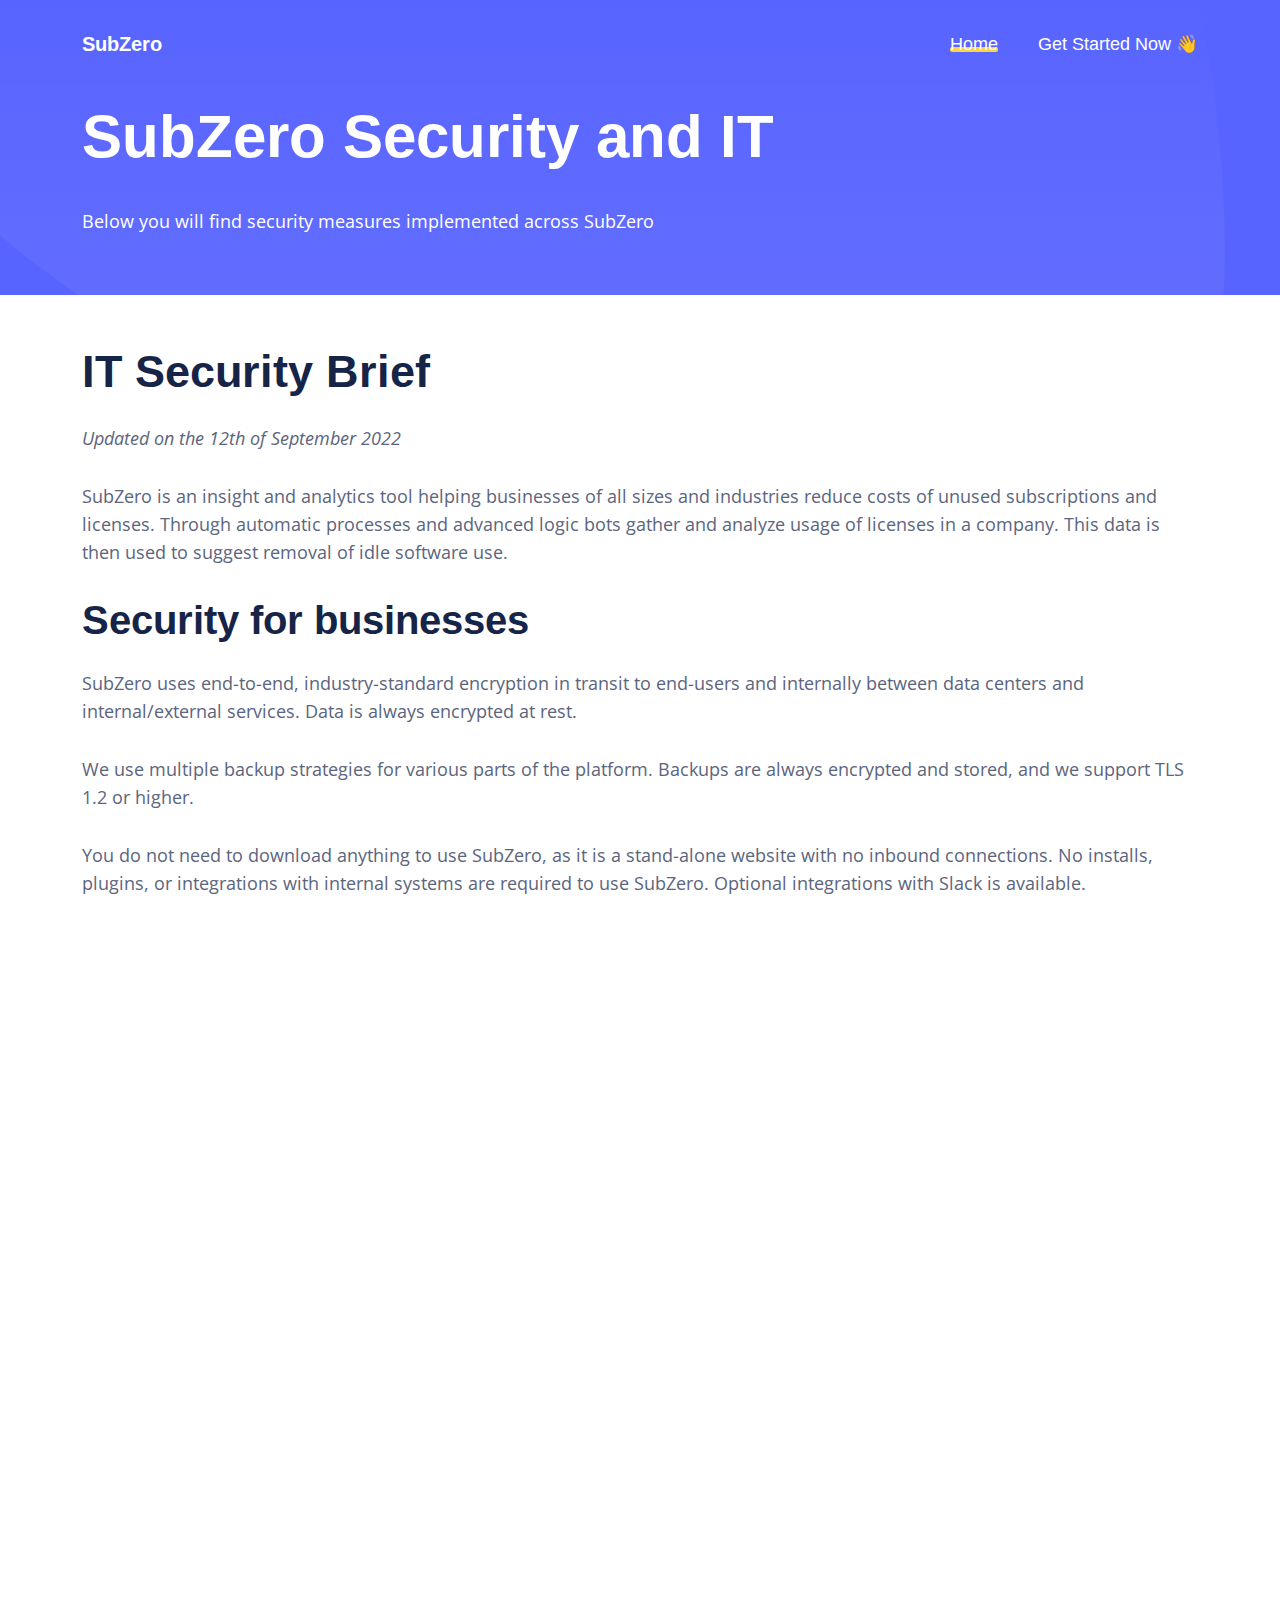
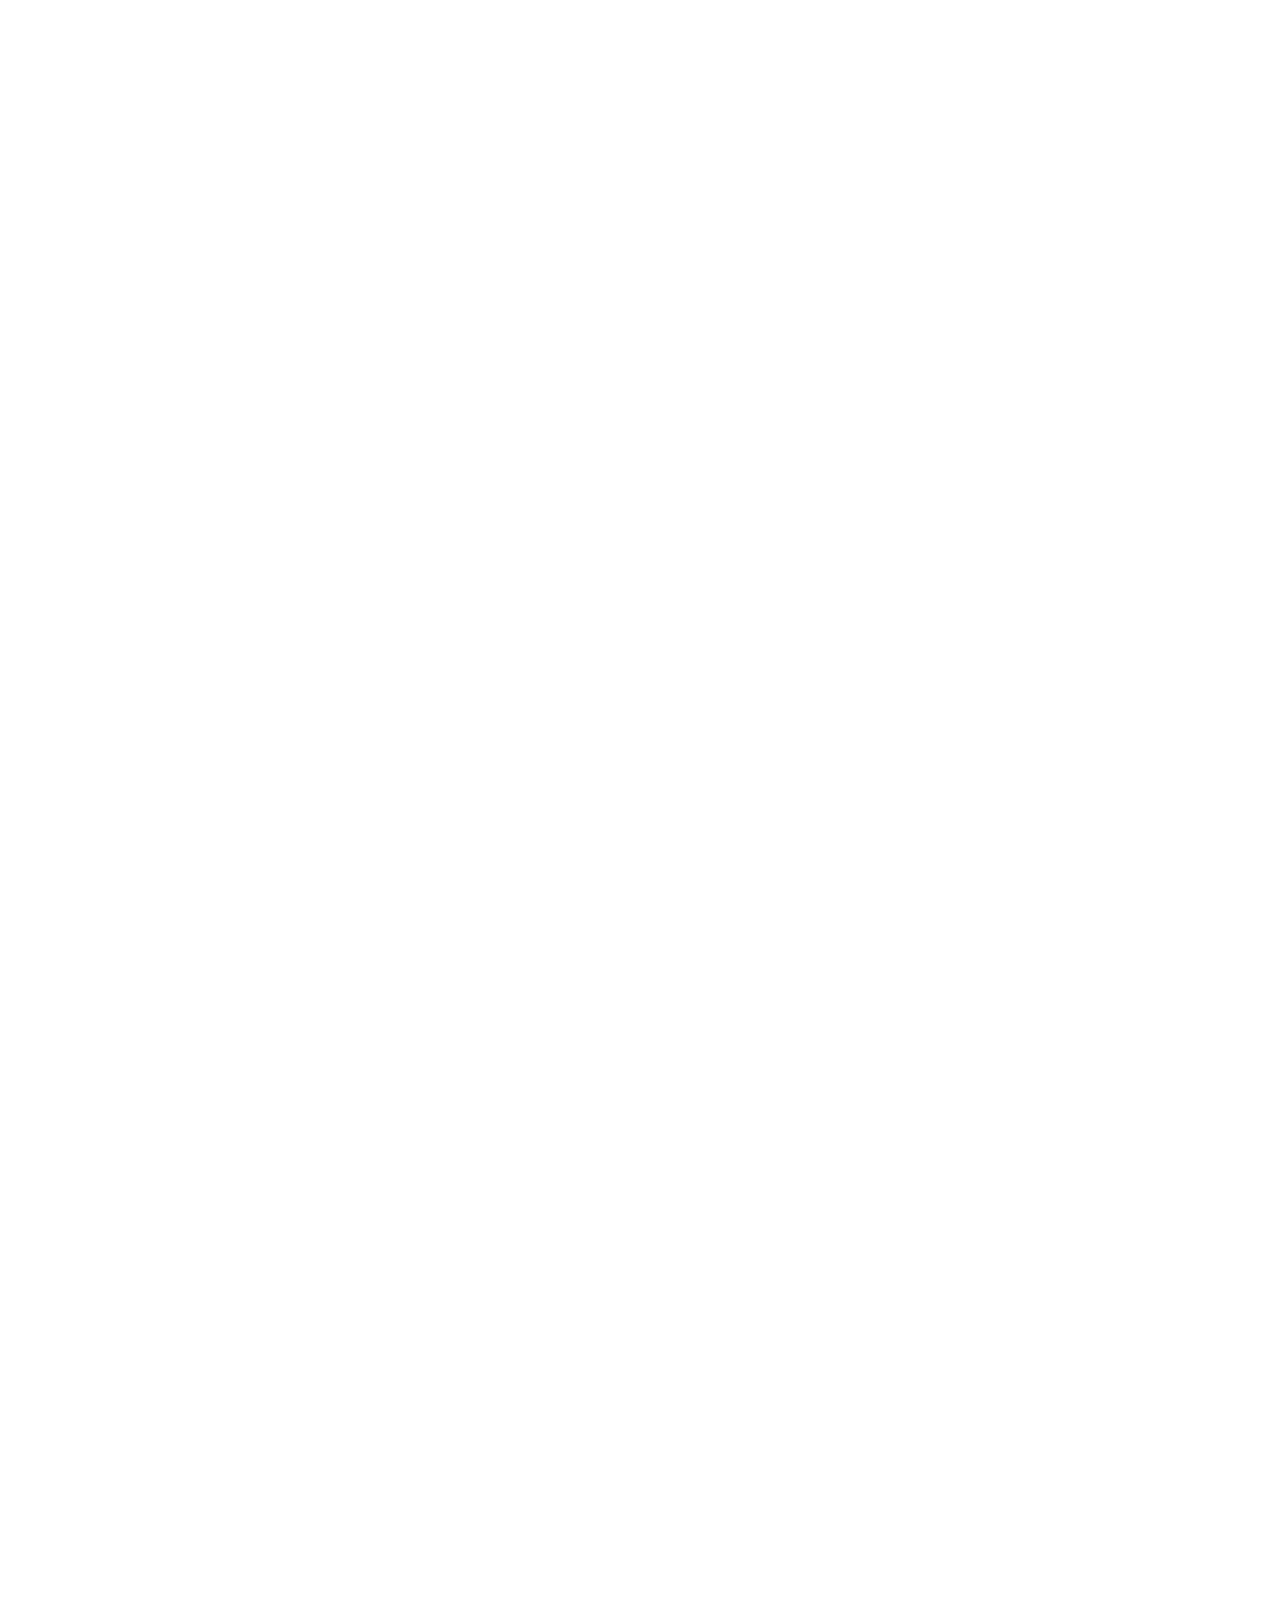
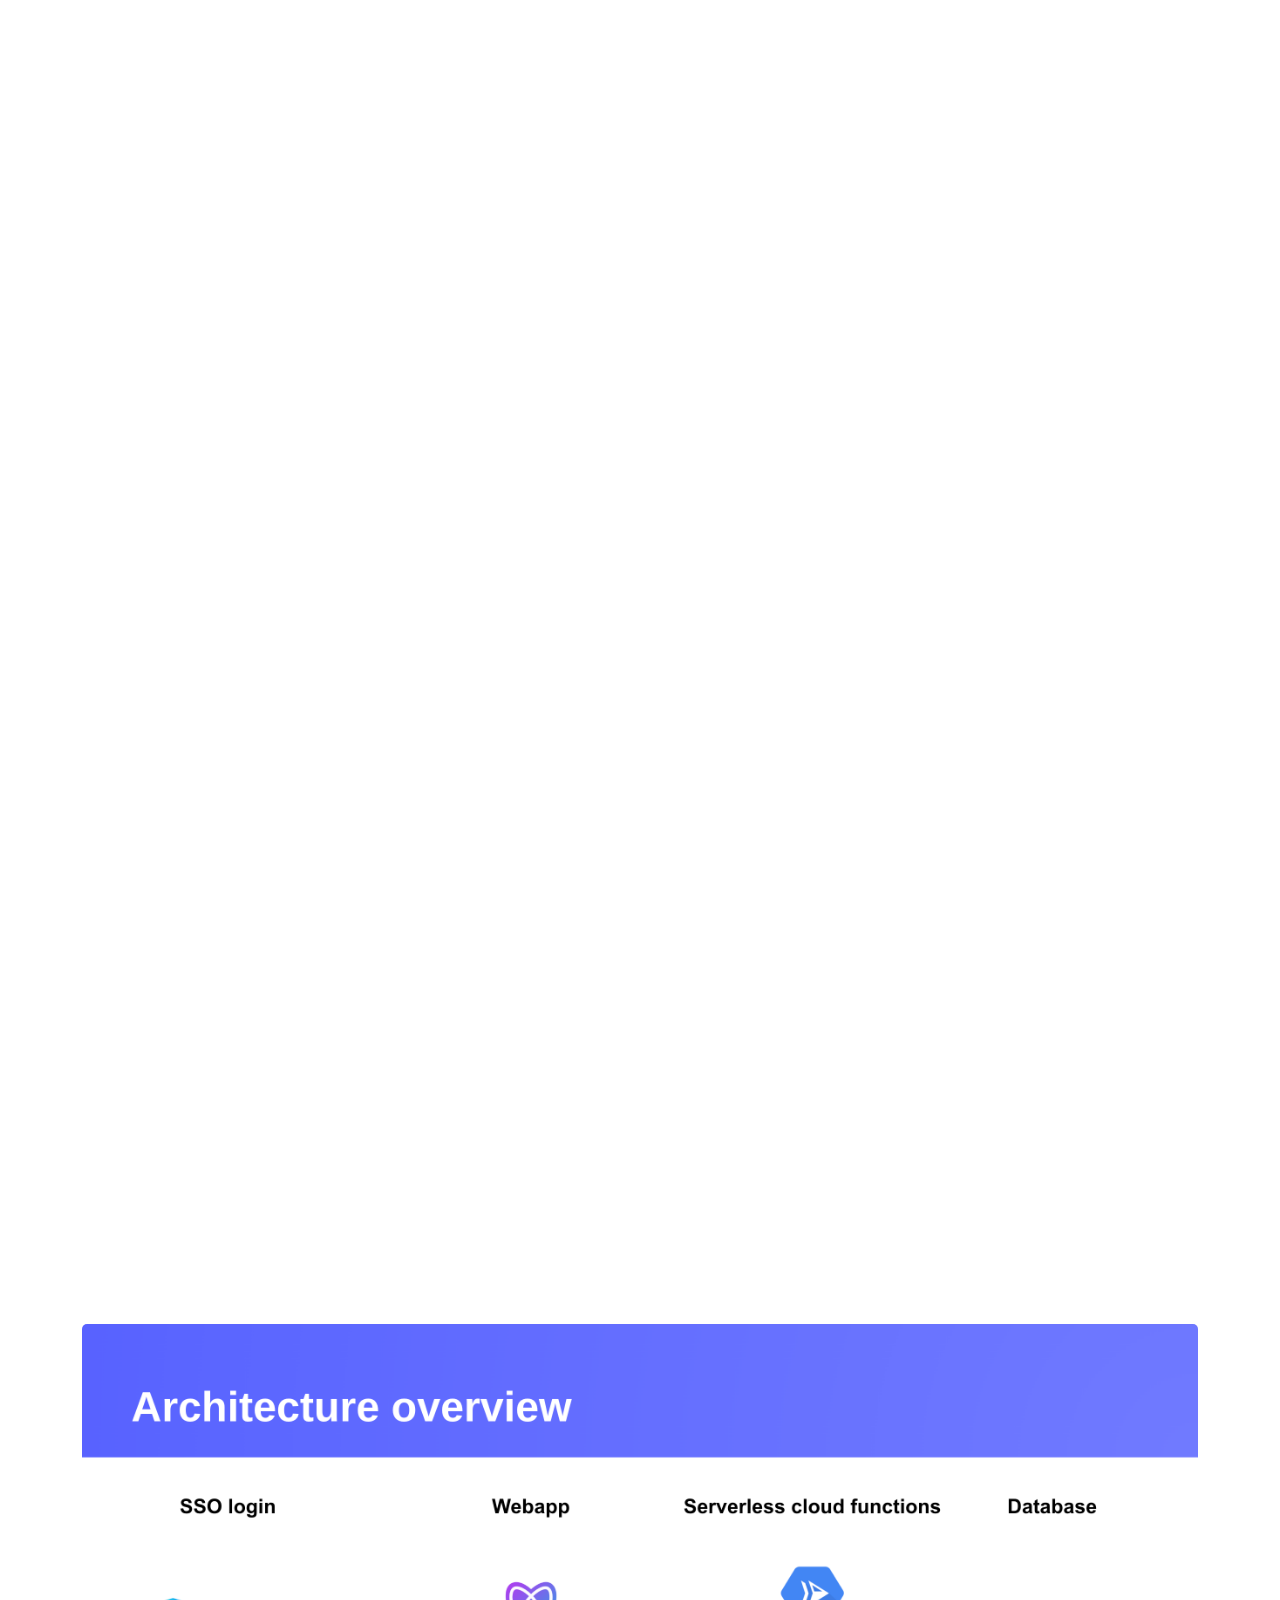
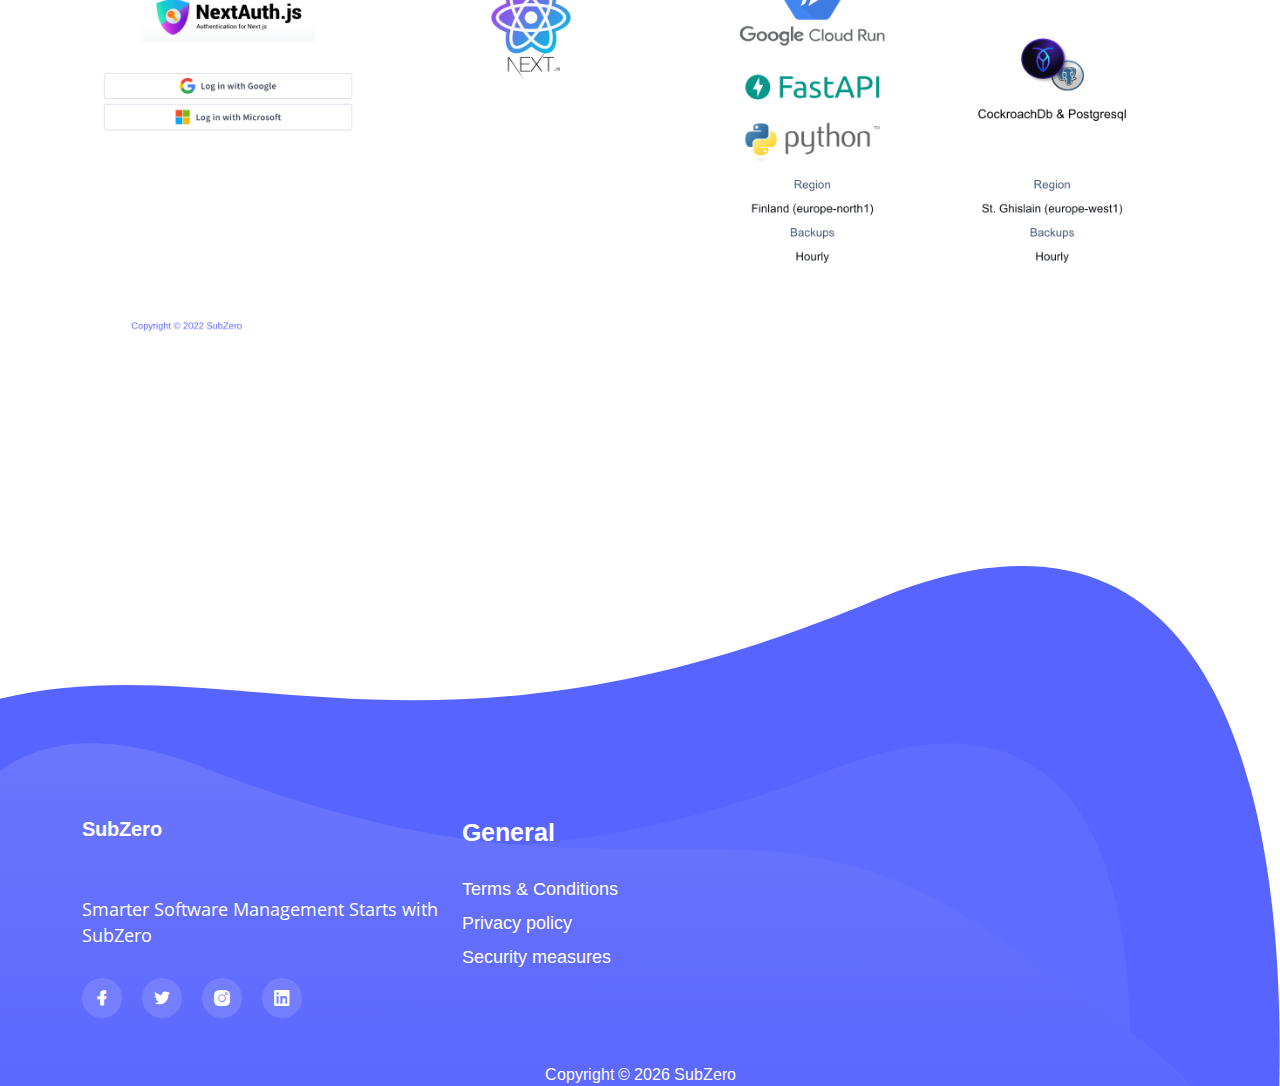
==== commit 3f7b8478: "security-page-edit" ====
--- a/security.html
+++ b/security.html
@@ -1,460 +1,412 @@
 <!DOCTYPE html>
 <html class="no-js" lang="">
-  <head>
-    <meta charset="utf-8" />
-    <meta http-equiv="x-ua-compatible" content="ie=edge" />
-    <title>SubZero - Software Access Management for Teams</title>
-    <meta
-      name="Description"
-      content="Ensure 100% transparency and utilization of all your company software subscriptions with SubZero. SubZero fits organizations of all sizes that utilize software and subscriptions to satisfy their business needs. SaaS management tool"
-    />
-    <meta name="viewport" content="width=device-width, initial-scale=1" />
-    <meta name="slack-app-id" content="A036DQ4RWKZ"/> 
-    <meta property="og:image" content="assets/img/index/illustrations/dashboard_cropped.jpg"/>
-    <meta property="og:type" content="website" />
-    <meta property="og:url" content="https://subzero-company.com/security"/>
-    <meta property="og:title" content="SubZero - Software Access Management for Teams" />
-    <meta property="og:description" content="Pay for the software your employees actually use"/>
-    <link
-      rel="shortcut icon"
-      type="image/x-icon"
-      href="assets/img/index/favicon.png"
-    />
-    <!-- Place favicon.ico in the root directory -->
-
-    <!-- ======== CSS here ======== -->
-    <link rel="stylesheet" href="assets/css/index/bootstrap.min.css" />
-    <link rel="stylesheet" href="assets/css/index/lineicons.css" />
-    <link rel="stylesheet" href="assets/css/index/animate.css" />
-    <link rel="stylesheet" href="assets/css/index/main.css" />
-  </head>
-  <body>
-    <!-- ======== preloader start ======== -->
-    <div class="preloader">
-      <div class="loader">
-        <div class="spinner">
-          <div class="spinner-container">
-            <div class="spinner-rotator">
-              <div class="spinner-left">
-                <div class="spinner-circle"></div>
-              </div>
-              <div class="spinner-right">
-                <div class="spinner-circle"></div>
-              </div>
+
+<head>
+  <meta charset="utf-8" />
+  <meta http-equiv="x-ua-compatible" content="ie=edge" />
+  <title>SubZero - Software Asset Management for Teams</title>
+  <meta name="Description"
+    content="Ensure 100% transparency and utilization of all your company software subscriptions with SubZero. SubZero fits organizations of all sizes that utilize software and subscriptions to satisfy their business needs. SaaS management tool" />
+  <meta name="viewport" content="width=device-width, initial-scale=1" />
+  <meta name="slack-app-id" content="A036DQ4RWKZ" />
+  <meta property="og:image" content="assets/img/index/illustrations/dashboard_cropped.jpg" />
+  <meta property="og:type" content="website" />
+  <meta property="og:url" content="https://subzero-company.com/security" />
+  <meta property="og:title" content="SubZero - Software Access Management for Teams" />
+  <meta property="og:description" content="Pay for the software your employees actually use" />
+  <link rel="shortcut icon" type="image/x-icon" href="assets/img/index/favicon.png" />
+  <!-- Place favicon.ico in the root directory -->
+
+  <!-- ======== CSS here ======== -->
+  <link rel="stylesheet" href="assets/css/index/bootstrap.min.css" />
+  <link rel="stylesheet" href="assets/css/index/lineicons.css" />
+  <link rel="stylesheet" href="assets/css/index/animate.css" />
+  <link rel="stylesheet" href="assets/css/index/main.css" />
+</head>
+
+<body>
+  <!-- ======== preloader start ======== -->
+  <div class="preloader">
+    <div class="loader">
+      <div class="spinner">
+        <div class="spinner-container">
+          <div class="spinner-rotator">
+            <div class="spinner-left">
+              <div class="spinner-circle"></div>
+            </div>
+            <div class="spinner-right">
+              <div class="spinner-circle"></div>
             </div>
           </div>
         </div>
       </div>
     </div>
-    <!-- preloader end -->
-
-    <!-- ======== header start ======== -->
-    <header class="header">
-      <div class="navbar-area">
-        <div class="container">
-          <div class="row align-items-center">
-            <div class="col-lg-12">
-              <nav class="navbar navbar-expand-lg">
-                <a href="https://subzero-company.com/"><h3 class="navbar-brand" style="color: white">SubZero</h3></a>
-                <!-- <a class="navbar-brand" href="index.html">
+  </div>
+  <!-- preloader end -->
+
+  <!-- ======== header start ======== -->
+  <header class="header">
+    <div class="navbar-area">
+      <div class="container">
+        <div class="row align-items-center">
+          <div class="col-lg-12">
+            <nav class="navbar navbar-expand-lg">
+              <a href="https://subzero-company.com/">
+                <h3 class="navbar-brand" style="color: white">SubZero</h3>
+              </a>
+              <!-- <a class="navbar-brand" href="index.html">
                   <img src="assets/img/index/logo/logo.svg" alt="Logo" />
                 </a> -->
-                <button
-                  class="navbar-toggler"
-                  type="button"
-                  data-bs-toggle="collapse"
-                  data-bs-target="#navbarSupportedContent"
-                  aria-controls="navbarSupportedContent"
-                  aria-expanded="false"
-                  aria-label="Toggle navigation"
-                >
-                  <span class="toggler-icon"></span>
-                  <span class="toggler-icon"></span>
-                  <span class="toggler-icon"></span>
-                </button>
-
-                <div
-                  class="collapse navbar-collapse sub-menu-bar"
-                  id="navbarSupportedContent"
-                >
-                  <ul id="nav" class="navbar-nav ms-auto">
-                    <li class="nav-item">
-                      <a class="page-scroll active" href="#home">Home</a>
-                    </li>
-                    <li class="nav-item">
-                      <a class="page-scroll" href="#features">Features</a>
-                    </li>
-                    <!-- <li class="nav-item">
-                      <a class="page-scroll" href="#blog">Blog</a>
-                    </li> -->
-                    <li class="nav-item">
-                      <a class="page-scroll" href="#why">Why SubZero</a>
-                    </li>
-                    
-                    <!-- <li class="nav-item">
-                      <a href="javascript:void(0)">Pricing</a>
-                    </li> -->
-                    <li class="nav-item">
-                      <a href="https://subzero.canny.io/feature-requests">
-                        Got Feedback? &#128499;
-                      </a>
-                    </li>
-                    
-
-                    <li class="nav-item">
-                      <a href="https://app.SubZero-company.com/"
-                        >Get Started Now &#128075;</a
-                      >
-                    </li>
-                  </ul>
-                </div>
-                <!-- navbar collapse -->
-              </nav>
-              <!-- navbar -->
-            </div>
-          </div>
-          <!-- row -->
-        </div>
-        <!-- container -->
-      </div>
-      <!-- navbar area -->
-    </header>
-    <!-- ======== header end ======== -->
-
-    <!-- ======== hero-section start ======== -->
-    <section id="home" class="hero-section" padding-top="-30px">
-      <div class="container pb-10">
-        <div class="row position-relative">
-          <div class="">
-            <div class="hero-content">
-              <h1 class="wow fadeInUp" data-wow-delay=".4s">
-                SubZero Security and IT
+              <button class="navbar-toggler" type="button" data-bs-toggle="collapse"
+                data-bs-target="#navbarSupportedContent" aria-controls="navbarSupportedContent" aria-expanded="false"
+                aria-label="Toggle navigation">
+                <span class="toggler-icon"></span>
+                <span class="toggler-icon"></span>
+                <span class="toggler-icon"></span>
+              </button>
+
+              <div class="collapse navbar-collapse sub-menu-bar" id="navbarSupportedContent">
+                <ul id="nav" class="navbar-nav ms-auto">
+                  <li class="nav-item">
+                    <a class="page-scroll active" href="https://subzero-company.com/">Home</a>
+                  </li>
+                  <li class="nav-item">
+                    <a href="https://app.SubZero-company.com/">Get Started Now &#128075;</a>
+                  </li>
+                </ul>
+              </div>
+              <!-- navbar collapse -->
+            </nav>
+            <!-- navbar -->
+          </div>
+        </div>
+        <!-- row -->
+      </div>
+      <!-- container -->
+    </div>
+    <!-- navbar area -->
+  </header>
+  <!-- ======== header end ======== -->
+
+  <!-- ======== hero-section start ======== -->
+  <section id="home" class="hero-section-security">
+    <div class="container">
+      <div class="row position-relative">
+        <div class="hero-content">
+          <h1 class="wow fadeInUp" data-wow-delay=".4s">
+            SubZero Security and IT
+          </h1>
+          <div class="wow fadeInUp" data-wow-delay=".6s">
+            <p>
+              Below you will find security measures implemented across SubZero
+            </p>
+          </div>
+        </div>
+      </div>
+    </div>
+  </section>
+  <!-- ======== hero-section end ======== -->
+
+  <!-- ======== IT-security-brief-section start ======== -->
+  <section id="ITsecurity" class="about-security-section">
+    <div class="container">
+      <div class="row align-items-center">
+        <div class="">
+          <div class="about-content">
+            <div class="section-title mb-30 mt-50">
+              <h1 class="mb-25 wow fadeInUp" data-wow-delay=".2s">
+                IT Security Brief
               </h1>
-              <div class="wow fadeInUp" data-wow-delay=".6s">
-                <p>
-                 Below you will find security measures implemented across SubZero
-                </p>
-              </div>
-            </div>
-          </div>
-        </div>
-      </div>
-    </section>
-    <!-- ======== hero-section end ======== -->
-
-    <!-- ======== IT-security-brief-section start ======== -->
-    <section id="ITsecurity" class="about-section">
-      <div class="container">
-        <div class="row align-items-center">
-          <div class="">
-            <div class="about-content">
-              <div class="section-title mb-30">
-                <h1 class="mb-25 wow fadeInUp" data-wow-delay=".2s">
-                  IT Security Brief
-                </h1>
-                <div class="section-title mb-30">
-                  <p class="wow fadeInUp" data-wow-delay=".4s">
-                  <i>Updated on the 29th of August 2022</i>
-                  </p>
-                </div>
-                <div class="section-title mb-30">
-                  <p class="wow fadeInUp" data-wow-delay=".4s">
-                  SubZero is the world's leading game-based learning platform. 
-                  Companies of all sizes use our platform to boost engagement and learning outcomes 
-                  in everything from training and events to presentations and meetings.
-                  </p>
-                </div>
-                <div class="section-title mb-30">
-                  <p class="wow fadeInUp" data-wow-delay=".4s">
-                    Organizations use SubZero's best-in-class features to create a 
-                    culture of continuous learning. Through interactive question types, collaboration tools, 
-                    and powerful reports, L&D professionals are able to build an engaging, 
-                    organization-wide learning experience that boosts training outcomes and simplifies knowledge sharing.
-                  </p>
-                </div>
-                <div class="section-title mb-30">
-                  <p class="wow fadeInUp" data-wow-delay=".4s">
-                    What's more, thanks to enhanced user management tools, 
-                    it's never been easier and more secure for IT admins to roll out SubZero across an organization.
-                  </p>
-                </div>
-              </div>
-              <div class="section-title mb-30">
-                <h2 class="mb-25 wow fadeInUp" data-wow-delay=".2s" border-top="5px;">
-                  Security for enterprises
-                </h2>
-                <div class="section-title mb-30">
-                  <p class="wow fadeInUp" data-wow-delay=".4s">
-                    SubZero uses end-to-end, industry-standard encryption in transit to end-users 
-                    and internally between data centers and internal/external services. Data is always encrypted at rest.
-                  </p>
-                </div>
-                <div class="section-title mb-30">
-                  <p class="wow fadeInUp" data-wow-delay=".4s">
-                    We use multiple backup strategies for various parts of the platform. Backups are always 
-                    encrypted and stored at a different site. Backups are kept for up to six months.
-                  </p>
-                </div>
-                <div class="section-title mb-30">
-                  <p class="wow fadeInUp" data-wow-delay=".4s">
-                    Our public certificates are obtained from an acknowledged certification authority, and we 
-                    support TLS 1.2 or higher. What's more, the SubZero platform is SOC2 Type 2 compliant and 
-                    ISO 27001 certified. We also run continuous penetration tests with an external party. A yearly 
-                    report is available for enterprise customers.
-                  </p>
-                </div>
-                <div class="section-title mb-30">
-                  <p class="wow fadeInUp" data-wow-delay=".4s">
-                    You do not need to download anything to use SubZero, as it is a stand-alone website with no inbound connections. 
-                    No installs, plugins, and integrations with internal systems are required to use SubZero. 
-                    Optional integrations with Microsoft Teams and Zoom are available.
-                  </p>
-                </div>
-                <div class="section-title mb-30">
-                  <p class="wow fadeInUp" data-wow-delay=".4s">
-                    The SubZero platform is accessed from kahoot.com, while participants with no account can join games at kahoot.it. 
-                    For an enhanced user experience, we recommend downloading the SubZero app on iOS or Android.
-                  </p>
-                </div>
-                <div class="section-title mb-30">
-                  <p class="wow fadeInUp" data-wow-delay=".4s">
-                    oot! follows a number of policies to implement a safe and secure experience for users of all ages and to comply 
-                    with relevant rules and regulations. Policies are reviewed on an annual basis to ensure they are kept up to date, 
-                    and changes are approved by senior management.
-                  </p>
-                </div>
-              </div>
-            </div>
-          </div>
-        </div>
-      </div>
-    </section>
-    <!-- ======== IT-security-brief-section end ======== -->
-
-    <!-- ======== User-management-section start ======== -->
-    <section id="about" class="about-section">
-      <div class="container">
-        <div class="row align-items-center">
-          <div class="">
-            <div class="about-content">
-              <div class="section-title mb-30">
-                <h1 class="mb-25 wow fadeInUp" data-wow-delay=".2s" border-top="5px;">
-                  User management
-                </h1>
-                <div class="section-title mb-30">
-                  <p class="wow fadeInUp" data-wow-delay=".4s">
-                  <i>Updated on the 29th of August 2022</i>
-                  </p>
-                </div>
-                <div class="section-title mb-30">
-                  <p class="wow fadeInUp" data-wow-delay=".4s">
-                    Enjoy seamless user management and enhanced security with single sign-on (SSO). 
-                    Our SSO supports SAML 2.0 and OpenID Connect 2.0 SSO and is available with SubZero 360 enterprise plans. 
-                    We currently support Google, Apple, and Microsoft. For enterprise customers, we also support federated logins. 
-                    We are happy to provide you with further documentation on setting up SSO with SubZero.
-                  </p>
-                </div>
-                <div class="section-title mb-30">
-                  <p class="wow fadeInUp" data-wow-delay=".4s">
-                    You can also set levels of access with four user roles, which help to simplify and streamline using SubZero at scale. 
-                    Here's an overview of the varying levels of access each user role enjoys in an organization's shared space:
-                  </p>
-                </div>
-                <div class="section-title mb-30">
+              <div class="section-title mb-30">
+                <p class="wow fadeInUp" data-wow-delay=".4s">
+                  <i>Updated on the 12th of September 2022</i>
+                </p>
+              </div>
+              <div class="section-title mb-30">
+                <p class="wow fadeInUp" data-wow-delay=".4s">
+                  SubZero is an insight and analytics tool helping
+                  businesses of all sizes and industries reduce costs
+                  of unused subscriptions and licenses.
+                  Through automatic processes and advanced logic
+                  bots gather and analyze usage of licenses in a company. This
+                  data is then used to suggest removal of idle software use.
+                </p>
+              </div>
+            </div>
+            <div class="section-title mb-30">
+              <h2 class="mb-25 wow fadeInUp" data-wow-delay=".2s" border-top="5px;">
+                Security for businesses
+              </h2>
+              <div class="section-title mb-30">
+                <p class="wow fadeInUp" data-wow-delay=".4s">
+                  SubZero uses end-to-end, industry-standard encryption in transit to end-users
+                  and internally between data centers and internal/external services. Data is always encrypted at rest.
+                </p>
+              </div>
+              <div class="section-title mb-30">
+                <p class="wow fadeInUp" data-wow-delay=".4s">
+                  We use multiple backup strategies for various parts of the platform. Backups are always
+                  encrypted and stored, and we support TLS 1.2 or higher.
+                </p>
+              </div>
+              <div class="section-title mb-30">
+                <p class="wow fadeInUp" data-wow-delay=".4s">
+                  You do not need to download anything to use SubZero, as it is a stand-alone website with no inbound
+                  connections. No installs, plugins, or integrations with internal systems are required to use SubZero.
+                  Optional integrations with Slack is available.
+                </p>
+              </div>
+              <div class="section-title mb-30">
+                <p class="wow fadeInUp" data-wow-delay=".4s">
+                  The SubZero platform is accessed from subzero-company.com.
+                </p>
+              </div>
+              <div class="section-title mb-30">
+                <p class="wow fadeInUp" data-wow-delay=".4s">
+                  SubZero follows a number of policies to implement a safe and secure 
+                  experience for users and to comply with relevant rules and regulations. 
+                  Policies are reviewed on an annual basis to ensure they are kept
+                  up to date, and changes are approved by senior management.
+                </p>
+              </div>
+            </div>
+          </div>
+        </div>
+      </div>
+    </div>
+  </section>
+  <!-- ======== IT-security-brief-section end ======== -->
+
+  <!-- ======== User-management-section start ======== -->
+  <section id="about" class="about-section">
+    <div class="container">
+      <div class="row align-items-center">
+        <div class="">
+          <div class="about-content">
+            <div class="section-title mb-30">
+              <h1 class="mb-25 wow fadeInUp" data-wow-delay=".2s" border-top="5px;">
+                User management
+              </h1>
+              <div class="section-title mb-30">
+                <p class="wow fadeInUp" data-wow-delay=".4s">
+                  <i>Updated on the 12th of September 2022</i>
+                </p>
+              </div>
+              <div class="section-title mb-30">
+                <p class="wow fadeInUp" data-wow-delay=".4s">
+                  SubZero offers enhanced security with single sign-on (SSO) through Firebase integrations.
+                  We currently support Google and Microsoft. It is also possible to log in using standard email and
+                  password.
+                </p>
+              </div>
+              <div class="section-title mb-30">
+                <p class="wow fadeInUp" data-wow-delay=".4s">
+                  You can also set levels of access with two user roles, which help to simplify and streamline using
+                  SubZero at scale.
+                  Here's an overview of the varying levels of access each user role enjoys in an organization's shared
+                  space:
+                </p>
+              </div>
+              <!-- <div class="section-title mb-30">
                   <p class="wow fadeInUp" data-wow-delay=".4s">
                     Owner: The owner has the highest level of access. Only they can access and manage billing matters; add more licenses; 
                     assign admin privileges; view and download invoices; and upgrade, downgrade, or cancel a subscription.
                   </p>
-                </div>
-                <div class="section-title mb-30">
-                  <p class="wow fadeInUp" data-wow-delay=".4s">
-                    Admin: An admin can access all features and functionality, except for permissions reserved for the owner. 
-                    They can invite and remove members from the team (based on the number of licenses set by the owner), 
-                    set user roles; create and edit org groups; change the team's name and logo; and access any kahoot in the shared team space.
-                  </p>
-                </div>
-                <div class="section-title mb-30">
-                  <p class="wow fadeInUp" data-wow-delay=".4s">
-                    Member: This is the default role during onboarding. Members can access every section of the platform, but they cannot extend 
-                    invitations or purchase licenses. They can edit org groups; host, assign, and edit any kahoot in the shared team space; 
-                    and view advanced visual reports.
-                  </p>
-                </div>
-                <div class="section-title mb-30">
+                </div> -->
+              <div class="section-title mb-30">
+                <p class="wow fadeInUp" data-wow-delay=".4s">
+                  Admin: An admin can access all features and functionality.
+                  They can invite and remove members from the team,
+                  set user roles, create and edit groups and access any part of the solution.
+                </p>
+              </div>
+              <div class="section-title mb-30">
+                <p class="wow fadeInUp" data-wow-delay=".4s">
+                  User: This is the default role during onboarding of employees by the Admin. Users can access the
+                  "Catalog" of the platform, but they cannot extend
+                  invitations or assign roles. They can see team subsciptions and their own subscriptions, as well as
+                  request new subscriptions for themselves.
+                </p>
+              </div>
+              <!-- <div class="section-title mb-30">
                   <p class="wow fadeInUp" data-wow-delay=".4s">
                     Limited member: A limited member does not have access to all the organization's kahoots or shared space. 
                     They can be invited to org groups and have their own folder within the shared space. 
                     They can host, assign, and edit kahoots shared with them but can only see reports of their own kahoots.
                   </p>
-                </div>
-              </div>
-            </div>
-          </div>
-        </div>
-      </div>
-    </section>
-    <!-- ======== User-management-section end ======== -->
-
-
-    <!-- ======== security-measures-section start ======== -->
-    <section id="about" class="about-section">
-      <div class="container">
-        <div class="row align-items-center">
-          <div class="">
-            <div class="about-content">
-              <div class="section-title mb-30">
-                <h1 class="mb-25 wow fadeInUp" data-wow-delay=".2s">
-                  Security Measures
-                </h1>
-                <div class="section-title mb-30">
-                  <p class="wow fadeInUp" data-wow-delay=".4s">
-                  <i>Updated on the 29th of August 2022</i>
-                  </p>
-                </div>
-                <div class="section-title mb-30">
-                  <p class="wow fadeInUp" data-wow-delay=".4s">
-                    SubZero recognizes Customer information and data as the most critical aspect and 
-                    important success factor in our business.  Having our Customers trust in our handling 
-                    of their data is crucial to drive SubZero forward as the leading learning platform vendor.
-                  </p>
-                </div>
-                <div class="section-title mb-30">
-                  <p class="wow fadeInUp" data-wow-delay=".4s">
-                    To ensure the data is secure we at SubZero have implemented a set of safeguards and processes 
-                    covering all parts of the data journey. In addition, with new features and opportunities in our 
-                    learning platform continuously being added, we are driven by clear policies, principles and 
-                    procedures to ensure data stays secure.  
-                  </p>
-                </div>
-              </div>
-              <div class="section-title mb-30">
-                <h2 class="mb-25 wow fadeInUp" data-wow-delay=".2s" border-top="5px;">
-                  Security Controls
-                </h2>
-                <div class="section-title mb-30">
-                  <p class="wow fadeInUp" data-wow-delay=".4s">
-                    SubZero have implemented and maintains the following security controls for customer and user data, 
-                    consistent with globally cloud service provider industry best practices, including:
-                  </p>
-                </div>
-                <div class="section-title mb-30">
-                  <p class="wow fadeInUp" data-wow-delay=".4s">
-                    Controls, Policies & Procedures.  Appropriate technical and administrative controls, 
-                    and organizational policies and procedures.
-                  </p>
-                </div>
-                <div class="section-title mb-30">
-                  <p class="wow fadeInUp" data-wow-delay=".4s">
-                    Named person in the role as a dedicated Chief information security officer (CISO) 
-                    with focus on security in all areas of the SubZero business.
-                  </p>
-                </div>
-                <div class="section-title mb-30">
-                  <p class="wow fadeInUp" data-wow-delay=".4s">
-                    Access Authorization.  Access controls for provisioning users, which shall include 
-                    providing Customers mechanism to view Customer users and their access privileges for licensed users.
-                  </p>
-                </div>
-                <div class="section-title mb-30">
-                  <p class="wow fadeInUp" data-wow-delay=".4s">
-                    Logging.  System and application logging where technically possible. SubZero retains 
-                    logs for a maximum one (1) month, verify such logs periodically for completeness.
-                  </p>
-                </div>
-                <div class="section-title mb-30">
-                  <p class="wow fadeInUp" data-wow-delay=".4s">
-                    Malicious code and/or software. Malware prevention software (e.g. antivirus) is implemented on infrastructure 
-                    where applicable.  Using SubZero does not demand any Customer hardware installment.  
-                    Users can choose to install App on mobile devices.
-                  </p>
-                </div>
-                <div class="section-title mb-30">
-                  <p class="wow fadeInUp" data-wow-delay=".4s">
-                    System Security. System and IT security controls at SubZero follows industry best practices, including: 
-                    <br>(i) A high-level diagram, which will be provided to Customers upon request; 
-                    <br>(ii) SubZero use a mix of industry standard cloud and software firewalls to dynamically limit external and 
-                    internal traffic between our services; 
-                    <br>(iii) A program for evaluating security patches and implementing patches using a formal change process within defined time limits; 
-                    <br>(iv) SubZero Runs continuous penetration testing by an independent third party, with a detailed written report issued annually by 
+                </div> -->
+            </div>
+          </div>
+        </div>
+      </div>
+    </div>
+  </section>
+  <!-- ======== User-management-section end ======== -->
+
+
+  <!-- ======== security-measures-section start ======== -->
+  <section id="about" class="about-section">
+    <div class="container">
+      <div class="row align-items-center">
+        <div class="">
+          <div class="about-content">
+            <div class="section-title mb-30">
+              <h1 class="mb-25 wow fadeInUp" data-wow-delay=".2s">
+                Security Measures
+              </h1>
+              <div class="section-title mb-30">
+                <p class="wow fadeInUp" data-wow-delay=".4s">
+                  <i>Updated on the 12th of September 2022</i>
+                </p>
+              </div>
+              <div class="section-title mb-30">
+                <p class="wow fadeInUp" data-wow-delay=".4s">
+                  SubZero recognizes Customer information and data as the most critical aspect and
+                  important success factor in our business. Having our Customers trust in our handling
+                  of their data is crucial to drive SubZero forward as a secure analytics platform.
+                </p>
+              </div>
+              <div class="section-title mb-30">
+                <p class="wow fadeInUp" data-wow-delay=".4s">
+                  To ensure the data is secure we at SubZero have implemented a set of safeguards and processes
+                  covering all parts of the data journey. In addition, with new features and opportunities in our
+                  analytics platform continuously being added, we are driven by clear policies, principles and
+                  procedures to ensure data stays secure.
+                </p>
+              </div>
+            </div>
+            <div class="section-title mb-30">
+              <h2 class="mb-25 wow fadeInUp" data-wow-delay=".2s" border-top="5px;">
+                Security Controls
+              </h2>
+              <div class="section-title mb-30">
+                <p class="wow fadeInUp" data-wow-delay=".4s">
+                  SubZero have implemented and maintains the following security controls for customer and user data,
+                  consistent with globally cloud service provider industry best practices, including:
+                </p>
+              </div>
+              <div class="section-title mb-30">
+                <p class="wow fadeInUp" data-wow-delay=".4s">
+                  1. Controls, Policies & Procedures: Appropriate technical and administrative controls,
+                  and organizational policies and procedures.
+                </p>
+              </div>
+              <div class="section-title mb-30">
+                <p class="wow fadeInUp" data-wow-delay=".4s">
+                  2. Access Authorization: Access controls for provisioning users, which shall include
+                  providing Customers mechanism to view Customer users and their access privileges for licensed users.
+                </p>
+              </div>
+              <div class="section-title mb-30">
+                <p class="wow fadeInUp" data-wow-delay=".4s">
+                  3. Logging. System and application logging where technically possible. SubZero retains
+                  logs for a maximum one (1) month, verify such logs periodically for completeness.
+                </p>
+              </div>
+              <div class="section-title mb-30">
+                <p class="wow fadeInUp" data-wow-delay=".4s">
+                  4. Malicious code and/or software. Malware prevention software (e.g. antivirus) is implemented on
+                  infrastructure
+                  where applicable. Using SubZero does not demand any Customer hardware installment.
+                </p>
+              </div>
+              <div class="section-title mb-30">
+                <p class="wow fadeInUp" data-wow-delay=".4s">
+                  5. System Security. System and IT security controls at SubZero follows industry best practices,
+                  including:
+                  <br>(i) A high-level diagram, which will be provided to Customers upon request;
+                  <br>(ii) SubZero use a mix of industry standard cloud and software firewalls to dynamically limit
+                  external and
+                  internal traffic between our services;
+                  <br>(iii) A program for evaluating security patches and implementing patches using a formal change
+                  process within defined time limits;
+                  <!-- <br>(iv) SubZero runs continuous penetration testing by an independent third party, with a detailed written report issued annually by 
                     such third party and provided to Customers upon request; 
-                    <br>(v) Documentation of identified vulnerabilities ranked based on risk severity, and corrective action according to such rank.
-                  </p>
-                </div>
-                <div class="section-title mb-30">
-                  <p class="wow fadeInUp" data-wow-delay=".4s">
-                    Asset Management.  An asset management policy is kept current, including asset classification (e.g., information, software, hardware).
-                  </p>
-                </div>
-                <div class="section-title mb-30">
-                  <p class="wow fadeInUp" data-wow-delay=".4s">
-                    SubZero runs regularly cross company Risk Assessments to ensure potential risks are identified and managed.
-                  </p>
-                </div>
-                <div class="section-title mb-30">
-                  <p class="wow fadeInUp" data-wow-delay=".4s">
-                    A Password policy and controls are implemented to protect data, 
-                    including complexity requirements and multi factor authentication where available.
-                  </p>
-                </div>
-                <div class="section-title mb-30">
+                    <br>(v) Documentation of identified vulnerabilities ranked based on risk severity, and corrective action according to such rank. -->
+                </p>
+              </div>
+              <div class="section-title mb-30">
+                <p class="wow fadeInUp" data-wow-delay=".4s">
+                  6. Asset Management: An asset management policy is kept current, including asset classification (e.g.,
+                  information, software, hardware).
+                </p>
+              </div>
+              <div class="section-title mb-30">
+                <p class="wow fadeInUp" data-wow-delay=".4s">
+                  7. SubZero runs regularly cross company Risk Assessments to ensure potential risks are identified and
+                  managed.
+                </p>
+              </div>
+              <div class="section-title mb-30">
+                <p class="wow fadeInUp" data-wow-delay=".4s">
+                  8. A Password policy and controls are implemented to protect data,
+                  including complexity requirements and multi factor authentication where available.
+                </p>
+              </div>
+              <!-- <div class="section-title mb-30">
                   <p class="wow fadeInUp" data-wow-delay=".4s">
                     SubZero uses sub-processors to strengthen the scalability. All sub-processors hold the highest level of security and have current 
                     certifications for, among others, ISO27001 and SOC2 Type 2. A list of sub-processors is attached in Annex A.
                   </p>
-                </div>
-              </div>
-              <div class="section-title mb-30">
-                <h2 class="mb-25 wow fadeInUp" data-wow-delay=".2s" border-top="5px;">
-                  Data Security
-                </h2>
-                <div class="section-title mb-30">
-                  <p class="wow fadeInUp" data-wow-delay=".4s">
-                    SubZero have a strong commitment to our Customers and users data. Compliance with the GDPR is a top priority for SubZero and our customers. 
-                    The GDPR aims to strengthen personal data protection in Europe, and impacts the way we all do business.  With Cloud, taking advantage of 
-                    the global market is important to SubZero, delivering a learning platform to all.  SubZero is diligent with its use of sub-processors, 
-                    and never makes transfers outside the Europe/EEA without having appropriate safeguards in place. This may, where required, include additional safety measures.
-                  </p>
-                </div>
-                <div class="section-title mb-30">
-                  <p class="wow fadeInUp" data-wow-delay=".4s">
-                    SubZero will handle our Customers and Users data securely, and consistent.  To ensure this is a cross company focus, 
-                    SubZero employs a dedicated person that is responsible for data protection.  
-                  </p>
-                </div>
-                <div class="section-title mb-30">
-                  <p class="wow fadeInUp" data-wow-delay=".4s">
-                    Encryption. SubZero have implemented encryption on all Customer and user data.
-                  </p>
-                </div>
-                <div class="section-title mb-30">
-                  <p class="wow fadeInUp" data-wow-delay=".4s">
-                    At Rest: Customer data only resides in the production environment encrypted 
-                    with industry best practices (currently AES-256 or similar).
-                  </p>
-                </div>
-                <div class="section-title mb-30">
-                  <p class="wow fadeInUp" data-wow-delay=".4s">
-                    In Transit: All network communication uses TLS v1.2 or higher. Qualys’ SSL Labs scored our SSL implementation as “A+” on their SSL Server test.
-                  </p>
-                </div>
-                <div class="section-title mb-30">
-                  <p class="wow fadeInUp" data-wow-delay=".4s">
-                    Data availability. SubZero runs multiple live data stores for availability
-                  </p>
-                </div>
-                <div class="section-title mb-30">
-                  <p class="wow fadeInUp" data-wow-delay=".4s">
-                    Backups. SubZero runs continuous backup processes to ensure data and information consistency with highest standards. 
-                    Testing of the backups is done regularly.
-                  </p>
-                </div>
-                <div class="section-title mb-30">
-                  <p class="wow fadeInUp" data-wow-delay=".4s">
-                    Testing. SubZero never uses real Customer data in our development environment.
-                  </p>
-                </div>
-              </div>
-              <div class="section-title mb-30">
+                </div> -->
+            </div>
+            <div class="section-title mb-30">
+              <h2 class="mb-25 wow fadeInUp" data-wow-delay=".2s" border-top="5px;">
+                Data Security
+              </h2>
+              <div class="section-title mb-30">
+                <p class="wow fadeInUp" data-wow-delay=".4s">
+                  SubZero have a strong commitment to our Customers and users data. Compliance with the GDPR is a top
+                  priority for SubZero and our customers.
+                  The GDPR aims to strengthen personal data protection in Europe, and impacts the way we all do
+                  business. With Cloud, taking advantage of
+                  the global market is important to SubZero, delivering an analytics platform to all. SubZero is
+                  diligent with its use of sub-processors,
+                  and never makes transfers outside the Europe/EEA without having appropriate safeguards in place. This
+                  may, where required, include additional safety measures.
+                </p>
+              </div>
+              <div class="section-title mb-30">
+                <p class="wow fadeInUp" data-wow-delay=".4s">
+                  1. SubZero will handle our Customers and Users data securely, and consistent. To ensure this is a
+                  cross company focus,
+                  SubZero employs a dedicated person that is responsible for data protection.
+                </p>
+              </div>
+              <div class="section-title mb-30">
+                <p class="wow fadeInUp" data-wow-delay=".4s">
+                  2. Encryption: SubZero have implemented encryption on all Customer and user data.
+                </p>
+              </div>
+              <div class="section-title mb-30">
+                <p class="wow fadeInUp" data-wow-delay=".4s">
+                  3. At Rest: Customer data only resides in the production environment encrypted
+                  with industry best practices (Cockreach DB).
+                </p>
+              </div>
+              <div class="section-title mb-30">
+                <p class="wow fadeInUp" data-wow-delay=".4s">
+                  4. In Transit: All network communication uses TLS v1.2 or higher.
+                </p>
+              </div>
+              <div class="section-title mb-30">
+                <p class="wow fadeInUp" data-wow-delay=".4s">
+                  5. Data availability: SubZero runs multiple live data stores for availability.
+                </p>
+              </div>
+              <div class="section-title mb-30">
+                <p class="wow fadeInUp" data-wow-delay=".4s">
+                  6. Backups: SubZero runs continuous backup processes to ensure data and information consistency with
+                  highest standards.
+                </p>
+              </div>
+              <div class="section-title mb-30">
+                <p class="wow fadeInUp" data-wow-delay=".4s">
+                  7. Testing: SubZero never uses real Customer data in our development environment.
+                </p>
+              </div>
+            </div>
+            <!-- <div class="section-title mb-30">
                 <h2 class="mb-25 wow fadeInUp" data-wow-delay=".2s" border-top="5px;">
                   Operational Security
                 </h2>
@@ -467,7 +419,7 @@
                 </div>
                 <div class="section-title mb-30">
                   <p class="wow fadeInUp" data-wow-delay=".4s">
-                    A Business Continuity and Disaster Recovery policy and plans.  These are tested on a regular basis. 
+                    1. A Business Continuity and Disaster Recovery policy and plans.  These are tested on a regular basis. 
                     The plans include infrastructure and applications used to host Customer Information and provide Services to our Customers. 
                   </p>
                 </div>
@@ -488,98 +440,93 @@
                     The service is expected to be available continuously.
                   </p>
                 </div>
-              </div>
-              <div class="section-title mb-30">
-                <h2 class="mb-25 wow fadeInUp" data-wow-delay=".2s" border-top="5px;">
-                  People Security
-                </h2>
-                <div class="section-title mb-30">
-                  <p class="wow fadeInUp" data-wow-delay=".4s">
-                    To ensure SubZero deliver on Customer expectation on quality, 
-                    security, and privacy, SubZero have enforced controls on employee level
-                  </p>
-                </div>
-                <div class="section-title mb-30">
-                  <p class="wow fadeInUp" data-wow-delay=".4s">
-                    All employees are required to secure their equipment following the 
-                    Information security policy, including antivirus, encryption, and MFA. 
-                  </p>
-                </div>
-                <div class="section-title mb-30">
-                  <p class="wow fadeInUp" data-wow-delay=".4s">
-                    We run background checks and sign confidentiality agreements with all employees according to applicable laws. 
-                    We also train them in Information Security and Secure Development Practices.
-                  </p>
-                </div>
-                <div class="section-title mb-30">
-                  <p class="wow fadeInUp" data-wow-delay=".4s">
-                    For SubZero inclusion, equality, respect and honesty is important in everything we do, 
-                    and conduct regular training in our policies, including:
-                    <br> Inclusion and Accessibility Policy
-                    <br> Anti-bribery & Anti-corruption Policy
-                    <br> Anti-Slavery & Anti-Child Labor Policy
-                    <br> Gender Equality & Anti-discrimination Policy
-                    <br> Whistleblowing policy 
-                  </p>
-                </div>
-                <div class="section-title mb-30">
-                  <p class="wow fadeInUp" data-wow-delay=".4s">
-                    Systems access control. Employee's level of access is determined by the job position. 
-                    Access reviews are performed periodically, and access is immediately removed if no longer necessary. 
-                    SubZero enforces the least privilege principle.  
-                  </p>
-                </div>
-              </div>
-            </div>
-          </div>
-        </div>
-      </div>
-    </section>
-    <!-- ======== security-measures-section end ======== -->
-
-
-
-    <!-- ======== IT-security-brief-section start ======== -->
-    <section id="ITsecurity" class="about-section">
-      <div class="container">
-        <div class="row align-items-center">
-          <div class="">
-            <div class="about-content">
-              <div class="section-title mb-30">
-                <h1 class="mb-25 wow fadeInUp" data-wow-delay=".2s">
-                  Hosting Providers
-                </h1>
-                <div class="section-title mb-30">
-                  <p class="wow fadeInUp" data-wow-delay=".4s">
-                  <i>Updated on the 29th of August 2022</i>
-                  </p>
-                </div>
-                <div class="section-title mb-30">
-                  <p class="wow fadeInUp" data-wow-delay=".4s">
-                    SubZero uses hosting providers for some of the operations required to 
-                    provide services for our users. For example, we rely on external hosting 
-                    providers with servers in multiple regions to provide a seamless 
-                    experience for our global community.
-                  </p>
-                </div>
-                <div class="section-title mb-30">
-                  <p class="wow fadeInUp" data-wow-delay=".4s">
-                    SubZero´s cloud- and hosting services have data centers in the EU, 
-                    Canada, Australia and the USA. Personal data processed by Kahoot on 
-                    behalf of our customers is processed on servers in the EU and Canada only. 
-                    No personal data is hosted by Kahoot on behalf of our customers on data 
-                    centers located in Australia or the USA.
-                  </p>
-                </div>
+              </div> -->
+            <div class="section-title mb-30">
+              <h2 class="mb-25 wow fadeInUp" data-wow-delay=".2s" border-top="5px;">
+                People Security
+              </h2>
+              <div class="section-title mb-30">
+                <p class="wow fadeInUp" data-wow-delay=".4s">
+                  To ensure SubZero deliver on Customer expectation on quality,
+                  security, and privacy, SubZero have enforced controls on employee level
+                </p>
+              </div>
+              <div class="section-title mb-30">
+                <p class="wow fadeInUp" data-wow-delay=".4s">
+                  1. All employees are required to secure their equipment following the
+                  Information security policy, including antivirus, encryption, and MFA.
+                </p>
+              </div>
+              <div class="section-title mb-30">
+                <p class="wow fadeInUp" data-wow-delay=".4s">
+                  2. We run background checks and sign confidentiality agreements with all employees according to
+                  applicable laws.
+                  We also train them in Information Security and Secure Development Practices.
+                </p>
+              </div>
+              <div class="section-title mb-30">
+                <p class="wow fadeInUp" data-wow-delay=".4s">
+                  3. For SubZero inclusion, equality, respect and honesty is important in everything we do,
+                  and conduct regular training in our policies, including:
+                  <br> a) Inclusion and Accessibility Policy
+                  <br> b) Anti-bribery & Anti-corruption Policy
+                  <br> c) Anti-Slavery & Anti-Child Labor Policy
+                  <br> d) Gender Equality & Anti-discrimination Policy
+                  <br> e) Whistleblowing policy
+                </p>
+              </div>
+              <div class="section-title mb-30">
+                <p class="wow fadeInUp" data-wow-delay=".4s">
+                  4. Systems access control. Employee's level of access is determined by the job position.
+                  Access reviews are performed periodically, and access is immediately removed if no longer necessary.
+                  SubZero enforces the least priviledge principle.
+                </p>
+              </div>
+            </div>
+          </div>
+        </div>
+      </div>
+    </div>
+  </section>
+  <!-- ======== security-measures-section end ======== -->
+
+
+
+  <!-- ======== IT-security-brief-section start ======== -->
+  <section id="ITsecurity" class="about-section">
+    <div class="container">
+      <div class="row align-items-center">
+        <div class="">
+          <div class="about-content">
+            <div class="section-title mb-30">
+              <h1 class="mb-25 wow fadeInUp" data-wow-delay=".2s">
+                Hosting Providers
+              </h1>
+              <div class="section-title mb-30">
+                <p class="wow fadeInUp" data-wow-delay=".4s">
+                  <i>Updated on the 12th of September 2022</i>
+                </p>
+              </div>
+              <div class="section-title mb-30">
+                <p class="wow fadeInUp" data-wow-delay=".4s">
+                  SubZero uses hosting providers for some of the operations required to
+                  provide services for our users. For example, we rely on external hosting
+                  providers with servers in multiple regions to provide a seamless
+                  experience for our community.
+                </p>
+              </div>
+              <div class="section-title mb-30">
+                <p class="wow fadeInUp" data-wow-delay=".4s">
+                  SubZero's cloud- and hosting services have data centers in the EU. Personal data processed by SubZero
+                  on
+                  behalf of our customers is processed only on servers in the EU.
+                </p>
+              </div>
               <div class="section-title mb-30">
                 <div class="order-first order-lg-last">
                   <div class="about-img-2">
-                    <img
-                      src="assets/img/index/illustrations/architecture.png"
-                      alt=""
-                      class="w-100"
-                      style="border-radius: 5px"
-                    />
+                    <img src="assets/img/index/illustrations/architecture.png" alt="" class="w-100"
+                      style="border-radius: 5px" />
                   </div>
                 </div>
               </div>
@@ -587,52 +534,52 @@
           </div>
         </div>
       </div>
-    </section>
-    <!-- ======== IT-security-brief-section end ======== -->
-
-
-
-    <!-- ======== footer start ======== -->
-    <footer class="footer">
-      <div class="container">
-        <div class="widget-wrapper">
-          <div class="row">
-            <div class="col-xl-4 col-lg-4 col-md-6">
-              <div class="footer-widget">
-                <div class="logo mb-30">
-                  <a href="index.html">
-                    <h3 class="navbar-brand" style="color: white">SubZero</h3>
+  </section>
+  <!-- ======== IT-security-brief-section end ======== -->
+
+
+
+  <!-- ======== footer start ======== -->
+  <footer class="footer">
+    <div class="container">
+      <div class="widget-wrapper">
+        <div class="row">
+          <div class="col-xl-4 col-lg-4 col-md-6">
+            <div class="footer-widget">
+              <div class="logo mb-30">
+                <a href="index.html">
+                  <h3 class="navbar-brand" style="color: white">SubZero</h3>
+                </a>
+              </div>
+              <p class="desc mb-30 text-white">
+                Smarter Software Management Starts with SubZero
+              </p>
+              <ul class="socials">
+                <li>
+                  <a>
+                    <i class="lni lni-facebook-filled"></i>
                   </a>
-                </div>
-                <p class="desc mb-30 text-white">
-                  Smarter Software Management Starts with SubZero
-                </p>
-                <ul class="socials">
-                  <li>
-                    <a>
-                      <i class="lni lni-facebook-filled"></i>
-                    </a>
-                  </li>
-                  <li>
-                    <a>
-                      <i class="lni lni-twitter-filled"></i>
-                    </a>
-                  </li>
-                  <li>
-                    <a>
-                      <i class="lni lni-instagram-filled"></i>
-                    </a>
-                  </li>
-                  <li>
-                    <a>
-                      <i class="lni lni-linkedin-original"></i>
-                    </a>
-                  </li>
-                </ul>
-              </div>
-            </div>
-
-            <!-- <div class="col-xl-2 col-lg-2 col-md-6">
+                </li>
+                <li>
+                  <a>
+                    <i class="lni lni-twitter-filled"></i>
+                  </a>
+                </li>
+                <li>
+                  <a>
+                    <i class="lni lni-instagram-filled"></i>
+                  </a>
+                </li>
+                <li>
+                  <a>
+                    <i class="lni lni-linkedin-original"></i>
+                  </a>
+                </li>
+              </ul>
+            </div>
+          </div>
+
+          <!-- <div class="col-xl-2 col-lg-2 col-md-6">
               <div class="footer-widget">
                 <h3>General</h3>
                 <ul class="links">
@@ -642,46 +589,46 @@
               </div>
             </div> -->
 
-            <div class="col-xl-3 col-lg-3 col-md-6">
-              <div class="footer-widget">
-                <h3>General</h3>
-                <ul class="links">
-                  <li>
-                    <a
-                      href="https://docs.google.com/document/d/13syzHe60EK4fIFnjwRjgyynsu6smLvcfedIE6Hrches/edit"
-                      >Terms & Conditions</a
-                    >
-                  </li>
-                  <li>
-                    <a
-                      href="https://docs.google.com/document/d/13syzHe60EK4fIFnjwRjgyynsu6smLvcfedIE6Hrches/edit"
-                      >Privacy policy</a
-                    >
-                  </li>
-                </ul>
-              </div>
-            </div>
-          </div>
-
-          <div class="row">
-            <div class="col-8 mx-auto text-center mt-1" style="color: white">
-              <a>
-                Copyright ©
-                <script>
-                  document.write(new Date().getFullYear());
-                </script>
-                SubZero
-              </a>
-            </div>
-          </div>
-        </div>
-      </div>
-    </footer>
-    <!-- ======== footer end ======== -->
-
-    <!-- ======== JS here ======== -->
-    <script src="assets/js/index/bootstrap.bundle.min.js"></script>
-    <script src="assets/js/index/wow.min.js"></script>
-    <script src="assets/js/index/main.js"></script>
-  </body>
-</html>
+          <div class="col-xl-3 col-lg-3 col-md-6">
+            <div class="footer-widget">
+              <h3>General</h3>
+              <ul class="links">
+                <li>
+                  <a href="https://docs.google.com/document/d/13syzHe60EK4fIFnjwRjgyynsu6smLvcfedIE6Hrches/edit">Terms &
+                    Conditions</a>
+                </li>
+                <li>
+                  <a href="https://docs.google.com/document/d/13syzHe60EK4fIFnjwRjgyynsu6smLvcfedIE6Hrches/edit">Privacy
+                    policy</a>
+                </li>
+                <li>
+                  <a href="https://subzero-company.com/security">Security measures</a>
+                </li>
+              </ul>
+            </div>
+          </div>
+        </div>
+
+        <div class="row">
+          <div class="col-8 mx-auto text-center mt-1" style="color: white">
+            <a>
+              Copyright ©
+              <script>
+                document.write(new Date().getFullYear());
+              </script>
+              SubZero
+            </a>
+          </div>
+        </div>
+      </div>
+    </div>
+  </footer>
+  <!-- ======== footer end ======== -->
+
+  <!-- ======== JS here ======== -->
+  <script src="assets/js/index/bootstrap.bundle.min.js"></script>
+  <script src="assets/js/index/wow.min.js"></script>
+  <script src="assets/js/index/main.js"></script>
+</body>
+
+</html>--- a/assets/css/index/main.css
+++ b/assets/css/index/main.css
@@ -762,6 +762,28 @@
   width: 100%;
 }
 
+.hero-section-security {
+  position: relative;
+  z-index: 1;
+  padding: 100px 0 50px;
+  background-image: url("../../img/index/hero/hero-bg.svg");
+  background-position: top center;
+  background-repeat: no-repeat;
+}
+
+.hero-section-security .hero-content h1 {
+  font-size: 60px;
+  margin-bottom: 35px;
+  color: #fff;
+}
+
+.hero-section-security .hero-content p {
+  margin-bottom: 10px;
+  font-size: 18px;
+  line-height: 28px;
+  color: #fff;
+}
+
 /* ====== hero-area ===== */
 .hero-section {
   position: relative;
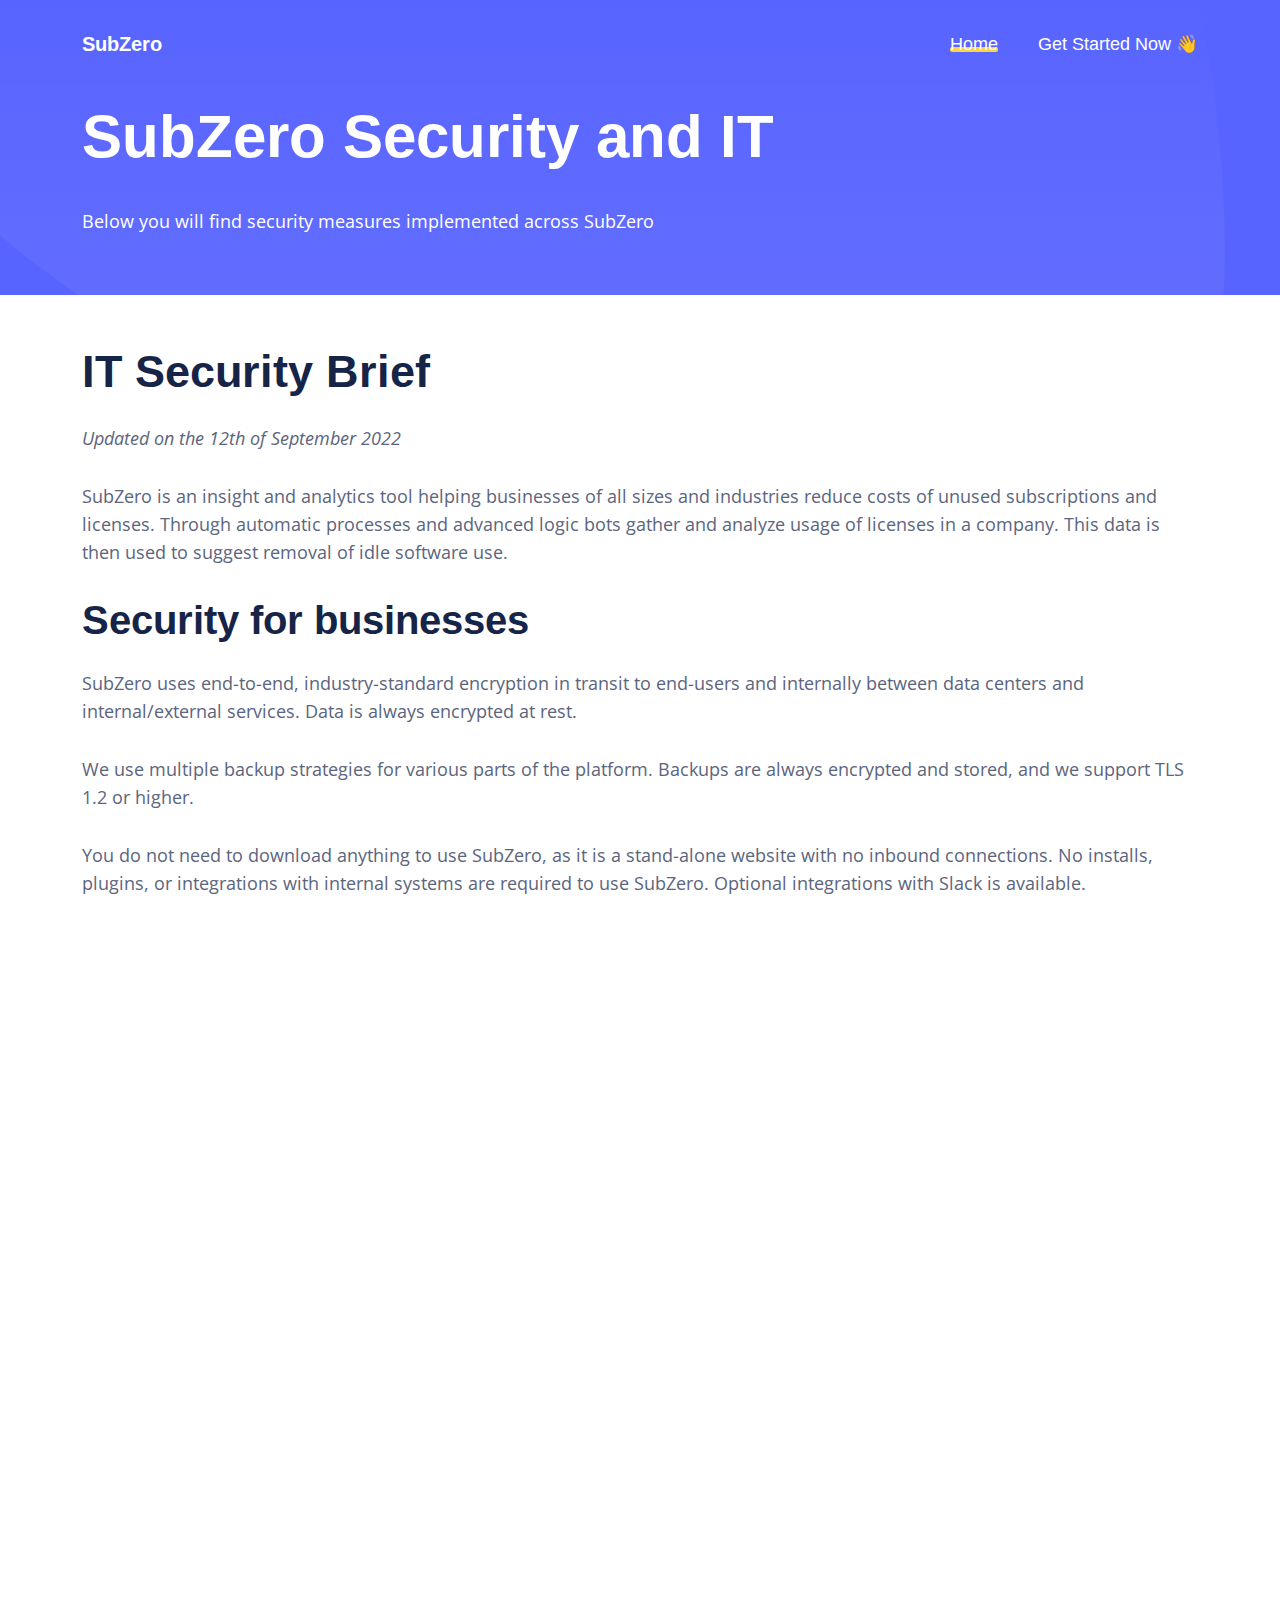
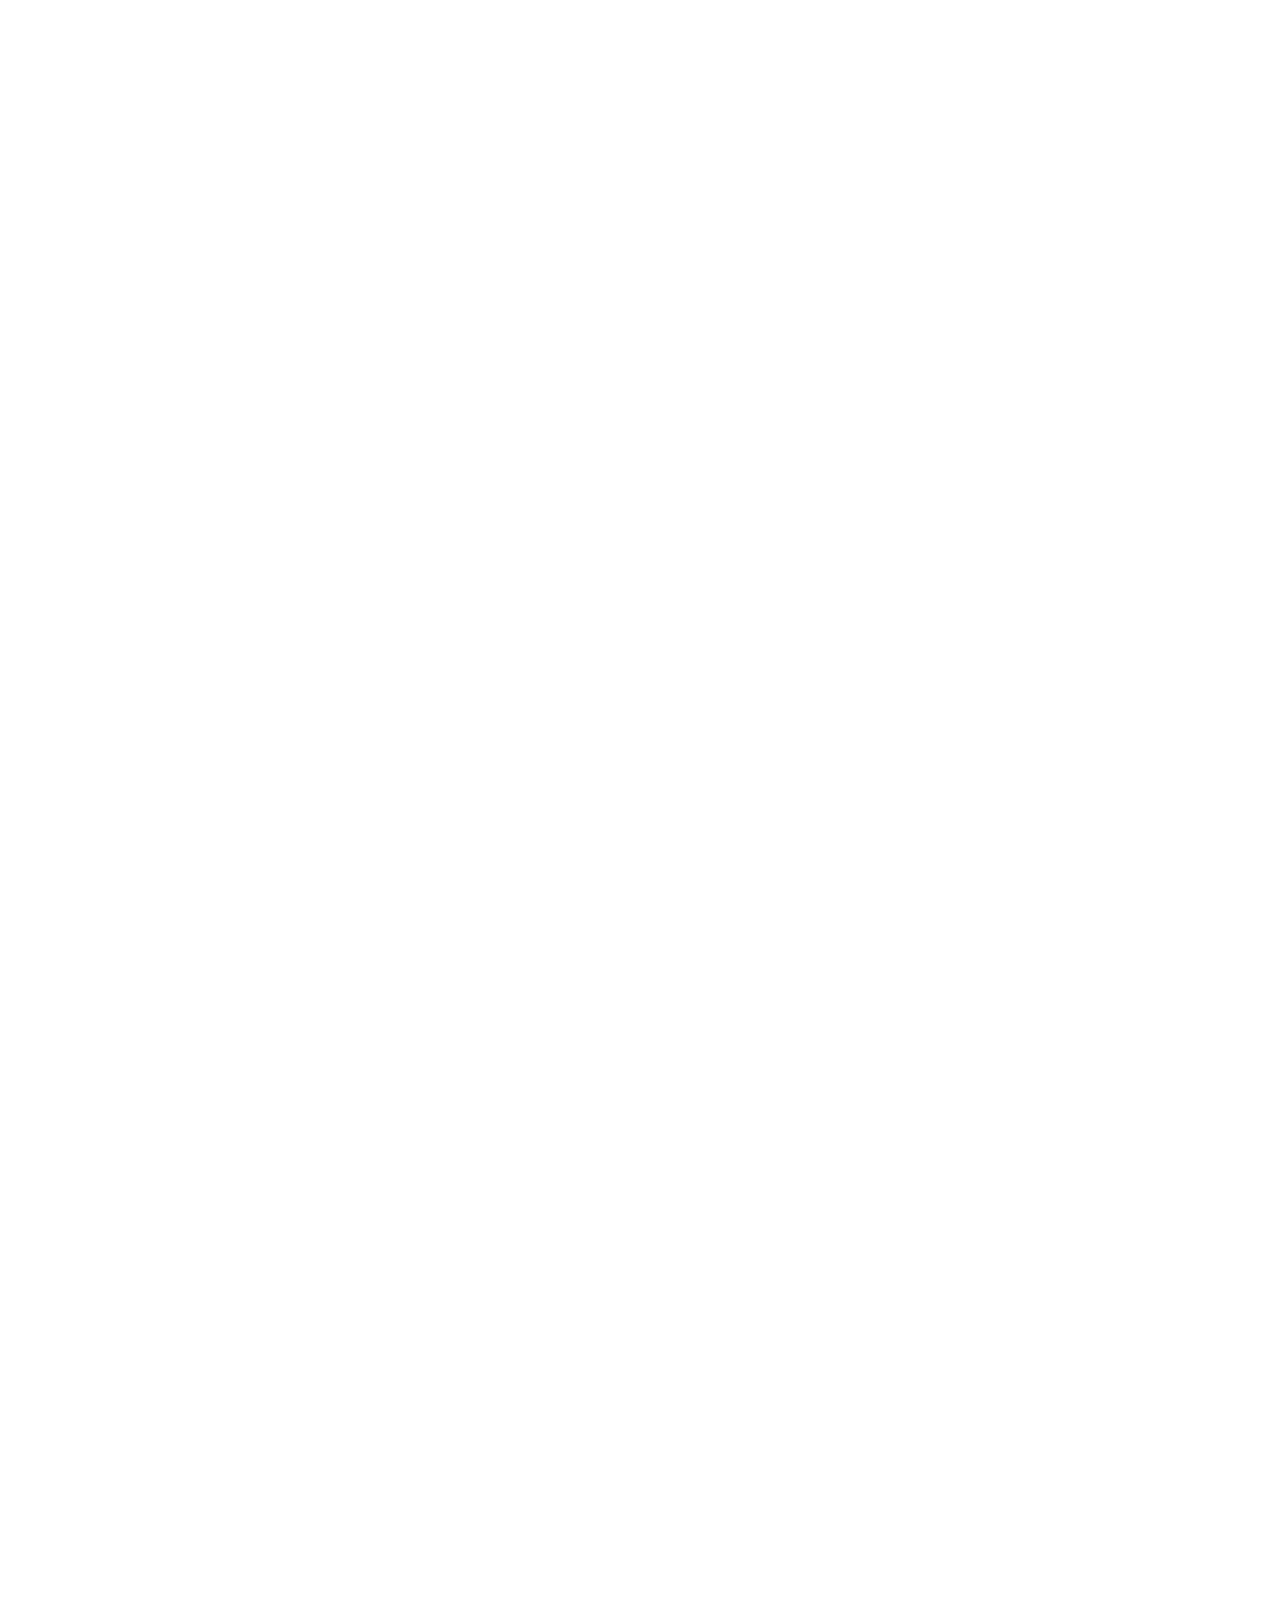
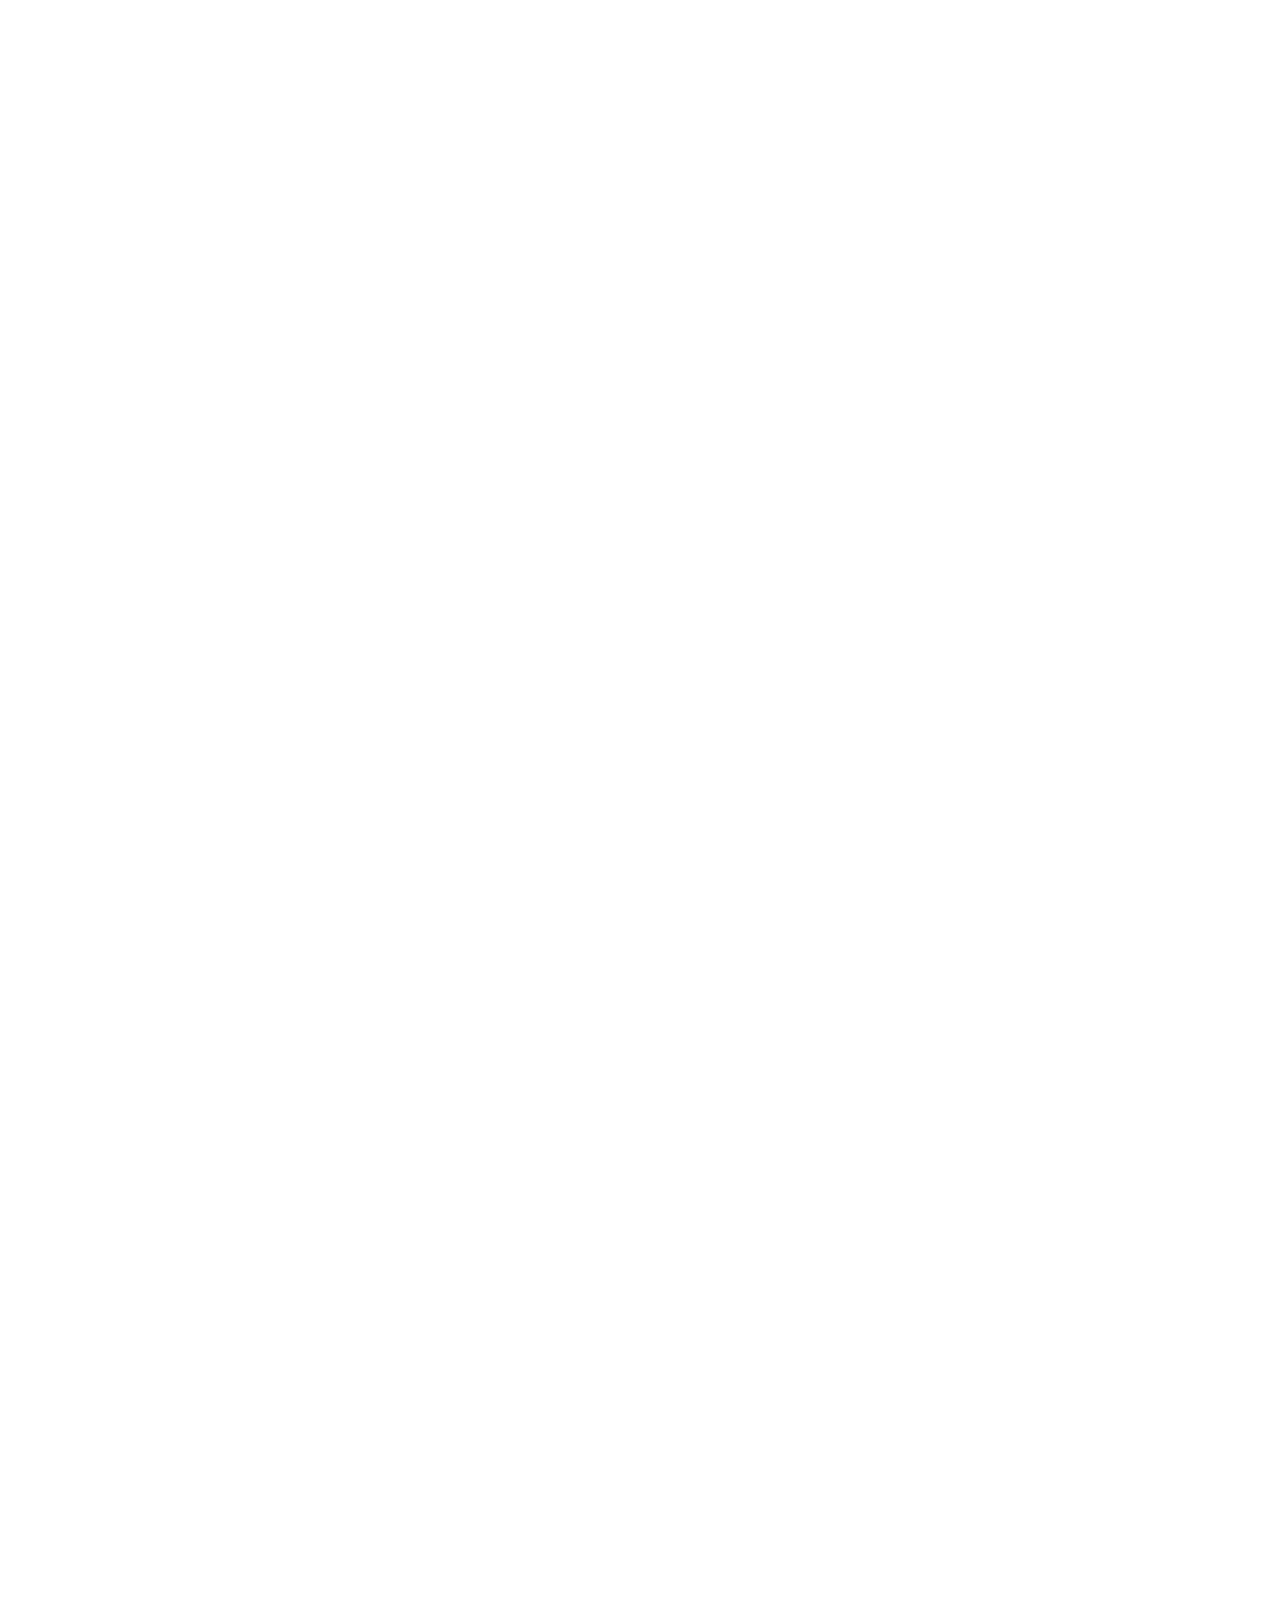
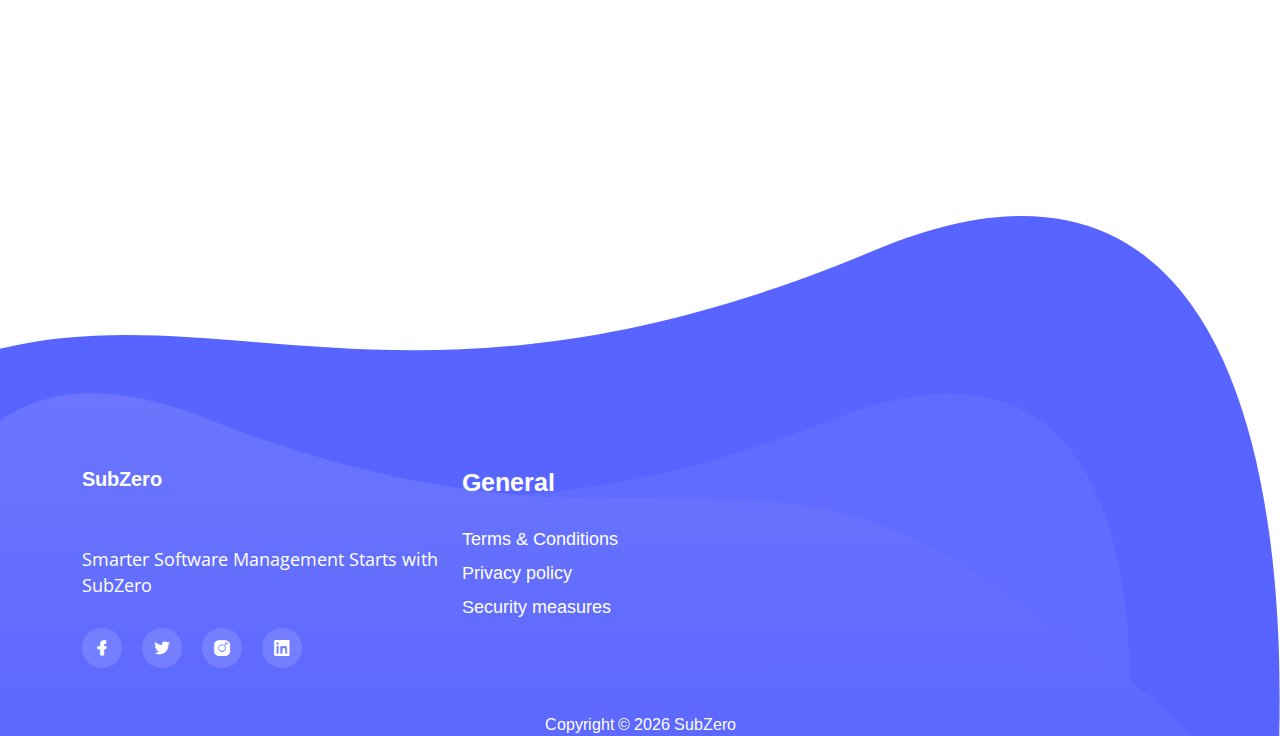
==== commit 197aa2c6: "hosting-update" ====
--- a/security.html
+++ b/security.html
@@ -523,12 +523,37 @@
                 </p>
               </div>
               <div class="section-title mb-30">
-                <div class="order-first order-lg-last">
-                  <div class="about-img-2">
-                    <img src="assets/img/index/illustrations/architecture.png" alt="" class="w-100"
-                      style="border-radius: 5px" />
-                  </div>
-                </div>
+                <p class="wow fadeInUp" data-wow-delay=".4s">
+                  SubZero uses the most modern infrastructure for the its technical architecture in order to 
+                  secure customer data and keep the customer journey seamless. The architecture is as follows:
+                </p>
+              </div>
+              <div class="section-title mb-30">
+                <p class="wow fadeInUp" data-wow-delay=".4s">
+                  1. SSO: The SubZero app is only accessible through the Firebase Auth system, where we support SSO
+                  with both Microsoft and Google. It is also possible to use email and password login, but this requires
+                  email verification.
+                </p>
+              </div>
+              <div class="section-title mb-30">
+                <p class="wow fadeInUp" data-wow-delay=".4s">
+                  2. Webapp: The Webapp is built on Next.js. This makes it possible for the developers
+                  to design modern solutions for our customers.
+                </p>
+              </div>
+              <div class="section-title mb-30">
+                <p class="wow fadeInUp" data-wow-delay=".4s">
+                  3. Serverless cloud functions: SubZero uses Google Cloud Run to be able to deploy and scale in seconds. 
+                  Further, with FastAPI SubZero ensures high performance of the service. This is built on Python. 
+                  The region in question follows SubZero standards and is in Finland (europe-north1), with backups hourly.
+                </p>
+              </div>
+              <div class="section-title mb-30">
+                <p class="wow fadeInUp" data-wow-delay=".4s">
+                  4. Database: SubZero uses CockroachDB & PostgreSQL. These are hosted in St. Ghislain (europe-west1), in
+                  accordance with the SubZero standards and GDPR compliance. Backups are run hourly. This ensures the security
+                  and integrity of the data of our customers.
+                </p>
               </div>
             </div>
           </div>
